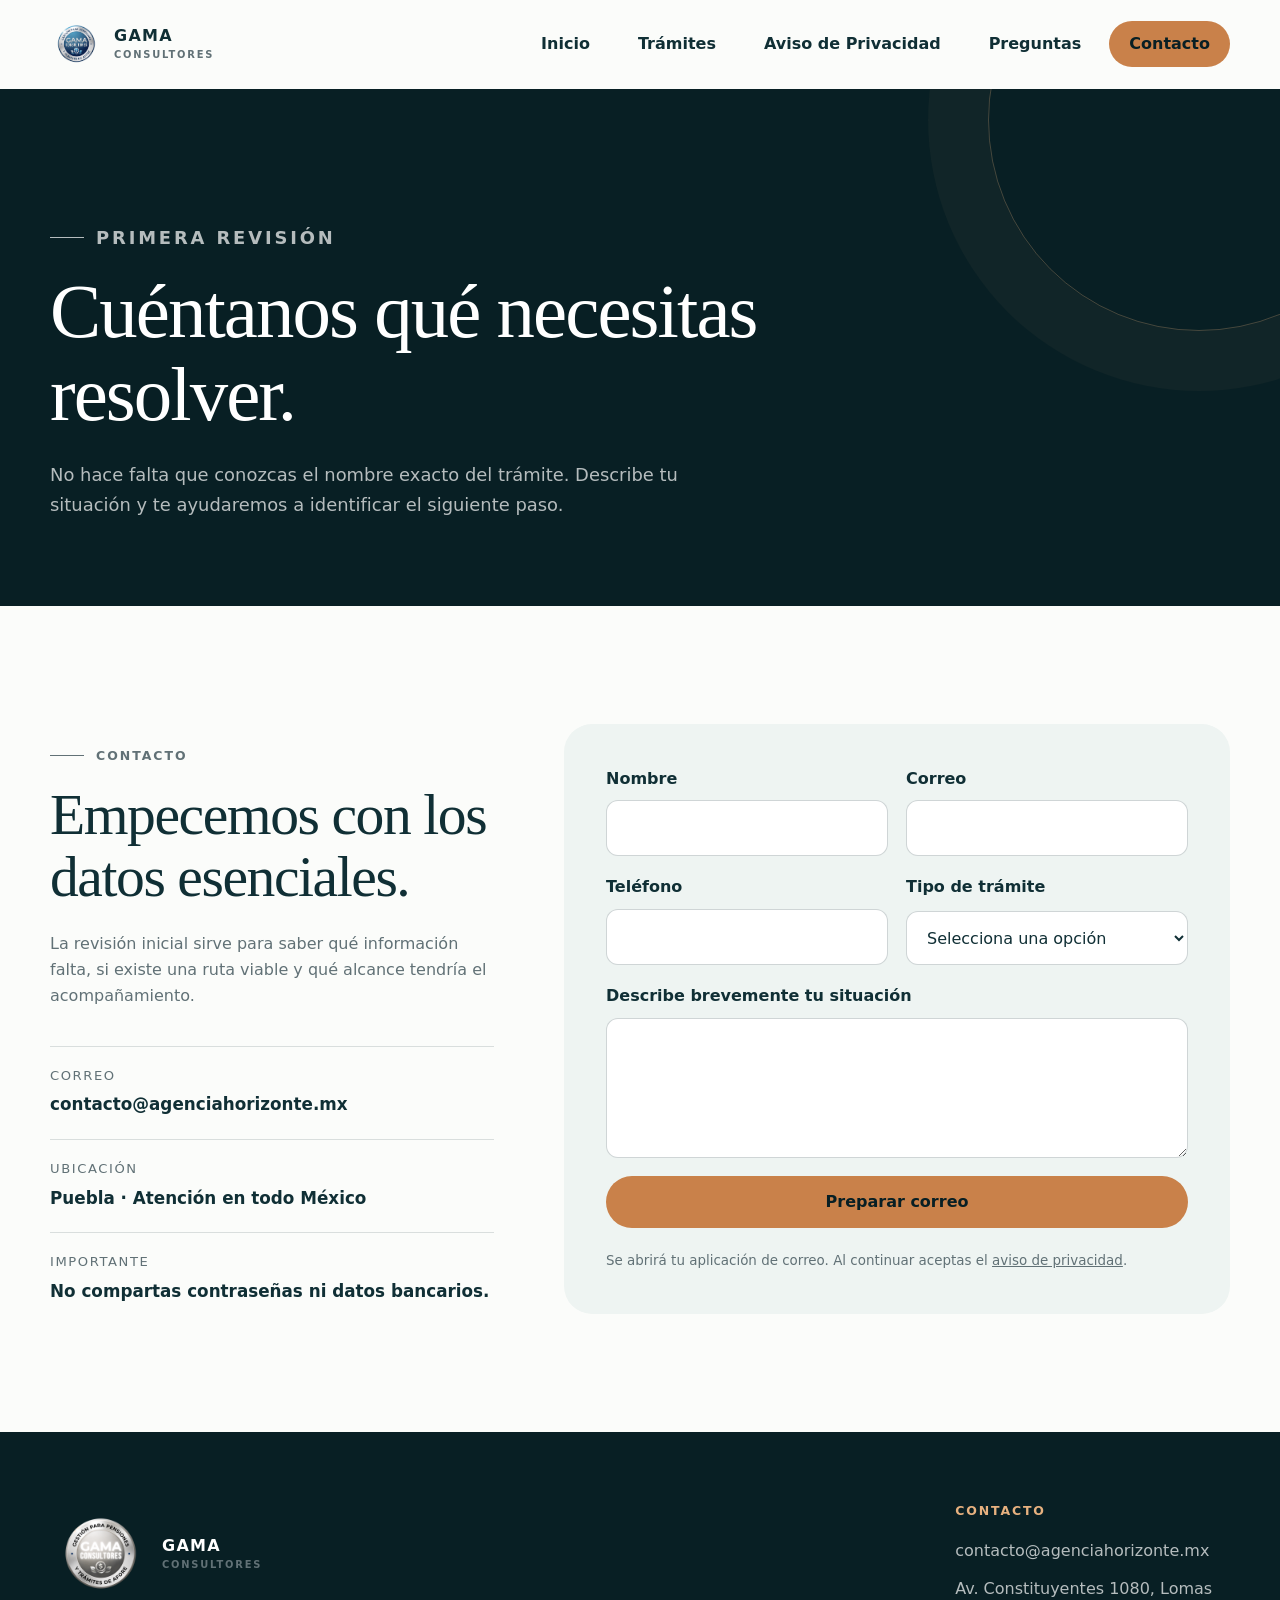
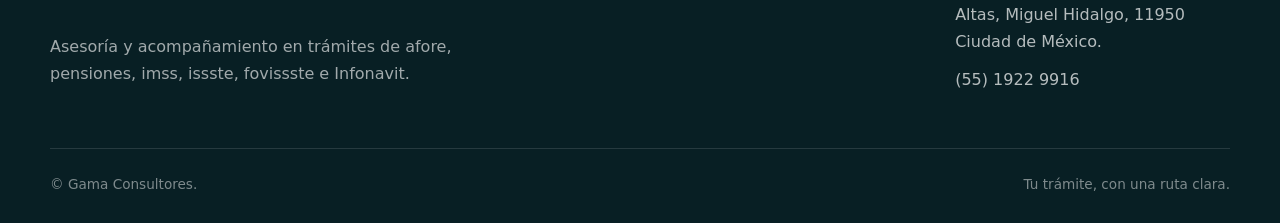
==== contact.html @ 45db5d77 "arkpf2" ====
<!doctype html>
<html lang="es">
	<head>
		<meta charset="utf-8" />
		<meta name="viewport" content="width=device-width, initial-scale=1" />
		<title>Contacto | Gama Consultores</title>
		<meta
			name="description"
			content="Solicita una revisión inicial de tu trámite de afore, pensión o Infonavit."
		/>
		<link
			rel="icon"
			type="image/svg+xml"
			href="assets/imgs/logo/Horizonte-favicon.svg"
		/>
		<link rel="stylesheet" href="assets/css/agencia.css" />
	</head>
	<body>
		<a class="skip-link" href="#contenido">Saltar al contenido</a>
		<header class="site-header">
			<nav class="nav container" aria-label="Navegación principal">
	<a class="brand" href="index.html">
		<img class="brand-logo" src="assets/imgs/logo/GM1.png" alt="Gama Consultores">
		<span class="brand-name">GAMA <small>CONSULTORES</small></span>
	</a>
	<button
		class="menu-toggle"
		type="button"
		aria-label="Abrir menú"
		aria-expanded="false"
	>
		<span></span>
	</button>
	<ul class="nav-links">
					<li><a href="index.html">Inicio</a></li>
					<li><a href="tramites.html">Trámites</a></li>
					<li><a href="privacy.html">Aviso de Privacidad</a></li>
					<li><a href="faq.html">Preguntas</a></li>
					<li><a class="btn" aria-current="page" href="contact.html">Contacto</a></li>
				</ul>
</nav>
		</header>
		<main id="contenido">
			<section class="page-hero">
				<div class="container" data-reveal>
					<p class="eyebrow">Primera revisión</p>
					<h1>Cuéntanos qué necesitas resolver.</h1>
					<p>
						No hace falta que conozcas el nombre exacto del trámite. Describe tu
						situación y te ayudaremos a identificar el siguiente paso.
					</p>
				</div>
			</section>
			<section class="section">
				<div class="container contact-grid">
					<aside class="contact-aside" data-reveal>
						<p class="eyebrow">Contacto</p>
						<h2>Empecemos con los datos esenciales.</h2>
						<p>
							La revisión inicial sirve para saber qué información falta, si
							existe una ruta viable y qué alcance tendría el acompañamiento.
						</p>
						<div class="contact-list">
							<div class="contact-item">
								<span>Correo</span
								><strong
									><a href="mailto:contacto@agenciahorizonte.mx"
										>contacto@agenciahorizonte.mx</a
									></strong
								>
							</div>
							<div class="contact-item">
								<span>Ubicación</span
								><strong>Puebla · Atención en todo México</strong>
							</div>
							<div class="contact-item">
								<span>Importante</span
								><strong>No compartas contraseñas ni datos bancarios.</strong>
							</div>
						</div>
					</aside>
					<form
						class="form-card"
						id="contacto-agencia"
						data-email="contacto@agenciahorizonte.mx"
						data-reveal
					>
						<div class="form-grid">
							<div class="field">
								<label for="nombre">Nombre</label
								><input
									id="nombre"
									name="nombre"
									autocomplete="name"
									required
								/>
							</div>
							<div class="field">
								<label for="correo">Correo</label
								><input
									id="correo"
									name="correo"
									type="email"
									autocomplete="email"
									required
								/>
							</div>
							<div class="field">
								<label for="telefono">Teléfono</label
								><input
									id="telefono"
									name="telefono"
									type="tel"
									autocomplete="tel"
								/>
							</div>
							<div class="field">
								<label for="interes">Tipo de trámite</label
								><select id="interes" name="interes" required>
									<option value="">Selecciona una opción</option>
									<option>Retiro de afore</option>
									<option>Pensión</option>
									<option>Infonavit o vivienda</option>
									<option>Corrección de datos</option>
									<option>No estoy seguro</option>
								</select>
							</div>
							<div class="field full">
								<label for="mensaje">Describe brevemente tu situación</label
								><textarea id="mensaje" name="mensaje" required></textarea>
							</div>
							<div class="field full">
								<button class="btn" type="submit">Preparar correo</button>
								<p class="form-note">
									Se abrirá tu aplicación de correo. Al continuar aceptas el
									<a href="privacy.html"><u>aviso de privacidad</u></a
									>.
								</p>
							</div>
						</div>
					</form>
				</div>
			</section>
		</main>
		<footer class="site-footer">
			<div class="container footer-grid">
				<div class="footer-brand">
					<a class="brand" href="index.html">
            <img src="assets/imgs/logo/GM2.png" alt="" style="width: 100px;">
            <span class="brand-name">GAMA<small>CONSULTORES</small></span></a
					>
					<p>
						Asesoría y acompañamiento en trámites de afore, pensiones, imss, issste, fovissste e Infonavit.
					</p>
				</div>
				<div class="footer-col">
					<!-- <h3>Servicios</h3>
					<ul>
						<li><a href="tramites.html">Trámites afore</a></li>
						<li><a href="tramites.html">Pensiones</a></li>
						<li><a href="tramites.html">Infonavit</a></li>
						<li><a href="faq.html">Preguntas frecuentes</a></li>
					</ul> -->
				</div>
				<div class="footer-col">
					<h3>Contacto</h3>
					<ul>
						<li>
							<a href="mailto:contacto@agenciahorizonte.mx"
								>contacto@agenciahorizonte.mx</a
							>
						</li>
						<li>Av. Constituyentes 1080, Lomas Altas, Miguel Hidalgo, 11950 Ciudad de México.</li>
						<li><a>(55) 1922 9916</a></li>
					</ul>
				</div>
			</div>
			<div class="container footer-bottom">
				<span>© Gama Consultores.</span
				><span>Tu trámite, con una ruta clara.</span>
			</div>
		</footer>
		<script src="assets/js/agencia.js"></script>
	</body>
</html>
---- assets/css/agencia.css ----
:root {
	--ink: #102f35;
	--ink-2: #17444a;
	--deep: #081f24;
	--copper: #c9814a;
	--copper-light: #e7b17f;
	--mist: #eef4f2;
	--paper: #fbfcfa;
	--white: #ffffff;
	--muted: #617176;
	--line: rgba(16, 47, 53, 0.14);
	--shadow: 0 24px 60px rgba(8, 31, 36, 0.12);
	--radius: 28px;
}

* {
	box-sizing: border-box;
}
html {
	scroll-behavior: smooth;
}
body {
	margin: 0;
	color: var(--ink);
	background: var(--paper);
	font-family:
		Inter,
		ui-sans-serif,
		system-ui,
		-apple-system,
		BlinkMacSystemFont,
		"Segoe UI",
		sans-serif;
	font-size: 16px;
	line-height: 1.65;
	-webkit-font-smoothing: antialiased;
}
body.menu-open {
	overflow: hidden;
}
a {
	color: inherit;
	text-decoration: none;
}
img {
	display: block;
	max-width: 100%;
}
button,
input,
textarea,
select {
	font: inherit;
}
button {
	color: inherit;
}
.container {
	width: min(1180px, calc(100% - 40px));
	margin-inline: auto;
}
.skip-link {
	position: fixed;
	left: 16px;
	top: -80px;
	z-index: 200;
	padding: 10px 16px;
	background: var(--white);
	border-radius: 10px;
}
.skip-link:focus {
	top: 16px;
}

.site-header {
	position: sticky;
	top: 0;
	z-index: 100;
	background: rgba(251, 252, 250, 0.9);
	border-bottom: 1px solid transparent;
	backdrop-filter: blur(18px);
	transition:
		border-color 0.25s,
		box-shadow 0.25s;
}
.site-header.is-scrolled {
	border-color: var(--line);
	box-shadow: 0 8px 28px rgba(8, 31, 36, 0.06);
}
.nav {
	min-height: 88px;
	display: flex;
	align-items: center;
	justify-content: space-between;
	gap: 28px;
}

.brand {
	display: inline-flex;
	align-items: center;
	gap: 12px;
	min-width: 0;
	font-weight: 800;
	letter-spacing: 0.08em;
}
.brand-logo {
	height: 52px;
	width: auto;
	max-width: none;
	object-fit: contain;
	flex-shrink: 0;
}
.brand-name {
	line-height: 1;
}
.brand-name small {
	display: block;
	margin-top: 6px;
	color: var(--muted);
	font-size: 0.62rem;
	font-weight: 700;
	letter-spacing: 0.18em;
}
.menu-toggle {
	flex-shrink: 0;
}

@media (max-width: 620px) {
	.brand {
		gap: 10px;
	}
	.brand-logo {
		height: 40px;
	}
	.brand-name small {
		letter-spacing: 0.12em;
	}
}

.nav-links {
	display: flex;
	align-items: center;
	gap: 30px;
	list-style: none;
	margin: 0;
	padding: 0;
	font-weight: 650;
}
.nav-links a {
	position: relative;
}
.nav-links a:not(.btn)::after {
	content: "";
	position: absolute;
	left: 0;
	bottom: -7px;
	width: 100%;
	height: 2px;
	background: var(--copper);
	transform: scaleX(0);
	transform-origin: right;
	transition: transform 0.25s;
}
.nav-links a:hover::after,
.nav-links a[aria-current="page"]::after {
	transform: scaleX(1);
	transform-origin: left;
}
.menu-toggle {
	display: none;
	width: 46px;
	height: 46px;
	border: 1px solid var(--line);
	border-radius: 50%;
	background: var(--white);
	cursor: pointer;
}
.menu-toggle span,
.menu-toggle span::before,
.menu-toggle span::after {
	display: block;
	width: 20px;
	height: 2px;
	margin: auto;
	background: var(--ink);
	content: "";
	transition: 0.25s;
}
.menu-toggle span {
	position: relative;
}
.menu-toggle span::before {
	position: absolute;
	top: -6px;
}
.menu-toggle span::after {
	position: absolute;
	top: 6px;
}

.btn {
	display: inline-flex;
	min-height: 50px;
	align-items: center;
	justify-content: center;
	gap: 10px;
	padding: 12px 23px;
	border: 1px solid transparent;
	border-radius: 999px;
	background: var(--copper);
	color: var(--deep);
	font-weight: 800;
	cursor: pointer;
	transition:
		transform 0.2s,
		background 0.2s,
		color 0.2s,
		box-shadow 0.2s;
}
.btn:hover {
	transform: translateY(-2px);
	background: var(--ink);
	color: var(--white);
	box-shadow: 0 12px 30px rgba(8, 31, 36, 0.18);
}
.btn-outline {
	border-color: rgba(255, 255, 255, 0.5);
	background: transparent;
	color: var(--white);
}
.btn-outline:hover {
	background: var(--white);
	color: var(--deep);
}

.eyebrow {
	display: flex;
	align-items: center;
	gap: 12px;
	margin: 0 0 18px;
	color: var(--copper);
	font-size: 0.78rem;
	font-weight: 850;
	letter-spacing: 0.16em;
	text-transform: uppercase;
}
.eyebrow::before {
	content: "";
	width: 34px;
	height: 1px;
	background: currentColor;
}
h1,
h2,
h3 {
	margin: 0;
	font-family: Georgia, "Times New Roman", serif;
	font-weight: 500;
	line-height: 1.08;
	letter-spacing: -0.025em;
}
h1 {
	font-size: clamp(3.2rem, 7vw, 6.8rem);
}
h2 {
	font-size: clamp(2.35rem, 4.5vw, 4.7rem);
}
h3 {
	font-size: 1.55rem;
}
p {
	margin: 0;
}
.lead {
	max-width: 680px;
	color: rgba(255, 255, 255, 0.78);
	font-size: clamp(1.06rem, 1.6vw, 1.25rem);
}
.section {
	padding: 118px 0;
}
.section-soft {
	background: var(--mist);
}
.section-dark {
	background: var(--deep);
	color: var(--white);
}
.section-head {
	display: grid;
	grid-template-columns: 1.35fr 0.65fr;
	align-items: end;
	gap: 40px;
	margin-bottom: 58px;
}
.section-head > p {
	color: var(--muted);
}

.hero {
	position: relative;
	min-height: 760px;
	display: grid;
	align-items: end;
	overflow: hidden;
	color: var(--white);
	background: var(--deep);
}
.hero::before {
	content: "";
	position: absolute;
	inset: 0;
	background:
		linear-gradient(
			90deg,
			rgba(8, 31, 36, 0.95) 0%,
			rgba(8, 31, 36, 0.75) 48%,
			rgba(8, 31, 36, 0.2) 100%
		),
		url("../imgs/hero/bannerDesk.jpg") center/cover;
}
.hero::after {
	content: "";
	position: absolute;
	width: 460px;
	height: 460px;
	right: -180px;
	top: 100px;
	border: 1px solid rgba(231, 177, 127, 0.35);
	border-radius: 50%;
	box-shadow:
		0 0 0 62px rgba(231, 177, 127, 0.05),
		0 0 0 124px rgba(231, 177, 127, 0.04);
}
.hero-content {
	position: relative;
	z-index: 1;
	max-width: 900px;
	padding: 150px 0 95px;
}
.hero h1 span {
	color: var(--copper-light);
	font-style: italic;
}
.hero-actions {
	display: flex;
	flex-wrap: wrap;
	gap: 14px;
	margin-top: 38px;
}
.hero-proof {
	display: flex;
	flex-direction: column;
	gap: 14px;
	margin-top: 62px;
	list-style: none;
	padding: 0;
	color: rgba(255, 255, 255, 0.72);
	font-size: 0.92rem;
}
.hero-proof li {
	display: inline-flex;
	align-items: center;
	gap: 9px;
}
.hero-proof li::before {
	content: "";
	width: 7px;
	height: 7px;
	background: var(--copper-light);
	border-radius: 50%;
	flex-shrink: 0;
}

.metrics {
	margin-top: -54px;
	position: relative;
	z-index: 2;
}
.metrics-grid {
	display: grid;
	grid-template-columns: repeat(4, 1fr);
	border-radius: var(--radius);
	overflow: hidden;
	background: var(--white);
	box-shadow: var(--shadow);
}
.metric {
	padding: 32px;
	border-right: 1px solid var(--line);
}
.metric:last-child {
	border: 0;
}
.metric strong {
	display: block;
	color: var(--copper);
	font:
		500 2.4rem/1 Georgia,
		serif;
}
.metric span {
	display: block;
	margin-top: 10px;
	color: var(--muted);
	font-size: 0.92rem;
}

.services {
	display: grid;
	grid-template-columns: repeat(2, 1fr);
	gap: 18px;
	counter-reset: services;
}
.service-card {
	min-height: 340px;
	padding: 42px;
	border: 1px solid var(--line);
	border-radius: var(--radius);
	background: var(--white);
	position: relative;
	overflow: hidden;
	transition:
		transform 0.25s,
		box-shadow 0.25s;
	counter-increment: services;
}
.service-card::before {
	content: "0" counter(services);
	position: absolute;
	right: 30px;
	top: 22px;
	color: rgba(16, 47, 53, 0.09);
	font:
		500 5rem/1 Georgia,
		serif;
}
.service-card:hover {
	transform: translateY(-7px);
	box-shadow: var(--shadow);
}
.service-card:nth-child(2),
.service-card:nth-child(4) {
	background: var(--mist);
}
.service-icon {
	width: 54px;
	height: 54px;
	display: grid;
	place-items: center;
	margin-bottom: 68px;
	border-radius: 18px;
	background: var(--mist);
	color: var(--copper);
	font-size: 1.45rem;
}
.service-card p {
	margin-top: 16px;
	color: var(--muted);
}
.text-link {
	display: inline-flex;
	align-items: center;
	gap: 10px;
	margin-top: 24px;
	color: var(--ink);
	font-weight: 800;
}
.text-link::after {
	content: "↗";
	color: var(--copper);
}

.split {
	display: grid;
	grid-template-columns: 1fr 1fr;
	gap: 78px;
	align-items: center;
}
.image-frame {
	position: relative;
	border-radius: var(--radius);
	overflow: hidden;
	box-shadow: var(--shadow);
}
.image-frame img {
	width: 100%;
	aspect-ratio: 4/4.5;
	object-fit: cover;
}
.image-frame::after {
	content: "";
	position: absolute;
	inset: 18px;
	border: 1px solid rgba(255, 255, 255, 0.35);
	border-radius: 18px;
	pointer-events: none;
}
.copy p {
	margin-top: 24px;
	color: var(--muted);
}
.check-list {
	display: grid;
	gap: 16px;
	list-style: none;
	margin: 30px 0 0;
	padding: 0;
}
.check-list li {
	display: grid;
	grid-template-columns: 30px 1fr;
	align-items: start;
	gap: 12px;
	font-weight: 700;
}
.check-list li::before {
	content: "✓";
	width: 26px;
	height: 26px;
	display: grid;
	place-items: center;
	border-radius: 50%;
	background: var(--copper);
	color: var(--deep);
	font-size: 0.82rem;
}

.process {
	display: grid;
	grid-template-columns: repeat(3, 1fr);
	gap: 48px;
}
.step {
	border-top: 1px solid rgba(255, 255, 255, 0.18);
	padding-top: 26px;
}
.step-number {
	display: block;
	margin-bottom: 46px;
	color: var(--copper-light);
	font:
		italic 500 1.45rem/1 Georgia,
		serif;
}
.step p {
	margin-top: 14px;
	color: rgba(255, 255, 255, 0.65);
}
.quote-grid {
	display: grid;
	grid-template-columns: 1.25fr 0.75fr;
	gap: 18px;
}
.quote-card {
	padding: 42px;
	border-radius: var(--radius);
	background: var(--white);
	box-shadow: 0 10px 38px rgba(8, 31, 36, 0.08);
}
.quote-card blockquote {
	margin: 0;
	font:
		500 1.45rem/1.45 Georgia,
		serif;
}
.quote-card footer {
	margin-top: 28px;
	color: var(--muted);
	font-weight: 700;
}
.quote-accent {
	display: flex;
	flex-direction: column;
	justify-content: space-between;
	background: var(--copper);
	color: var(--deep);
}
.quote-accent strong {
	font:
		500 clamp(2.6rem, 5vw, 4.8rem)/1 Georgia,
		serif;
	overflow-wrap: anywhere;
}

.service-strip {
	display: grid;
	grid-template-columns: 1.2fr 0.8fr;
	gap: 18px;
}
.service-feature {
	min-height: 460px;
	padding: 48px;
	border-radius: var(--radius);
	color: var(--white);
	background:
		linear-gradient(180deg, rgba(8, 31, 36, 0.08), rgba(8, 31, 36, 0.88)),
		url("../imgs/hero/nTramites.jpg") center/cover;
	display: flex;
	flex-direction: column;
	justify-content: flex-end;
}
.service-feature p {
	max-width: 540px;
	margin-top: 18px;
	color: rgba(255, 255, 255, 0.76);
}
.service-stack {
	display: grid;
	gap: 18px;
}
.service-mini {
	padding: 30px;
	border: 1px solid var(--line);
	border-radius: 22px;
	background: var(--white);
}
.service-mini span {
	display: block;
	margin-bottom: 18px;
	color: var(--copper);
	font-size: 0.78rem;
	font-weight: 850;
	letter-spacing: 0.14em;
}
.service-mini p {
	margin-top: 10px;
	color: var(--muted);
}

.trust-band {
	display: grid;
	grid-template-columns: 0.8fr 1.2fr;
	border-radius: var(--radius);
	overflow: hidden;
	box-shadow: var(--shadow);
}
.trust-title {
	padding: 48px;
	background: var(--copper);
	color: var(--deep);
}
.trust-copy {
	padding: 48px;
	background: var(--white);
}
.trust-copy p {
	color: var(--muted);
}
.trust-copy ul {
	margin-top: 24px;
}

.cta {
	padding: 80px 0;
	background: var(--ink);
	color: var(--white);
}
.cta-inner {
	display: flex;
	align-items: center;
	justify-content: space-between;
	gap: 42px;
}
.cta h2 {
	max-width: 800px;
	font-size: clamp(2.2rem, 4.5vw, 4rem);
}

.page-hero {
	padding: 110px 0 86px;
	color: var(--white);
	background: var(--deep);
	position: relative;
	overflow: hidden;
}
.page-hero::after {
	content: "";
	position: absolute;
	width: 420px;
	height: 420px;
	right: -130px;
	top: -180px;
	border: 1px solid rgba(231, 177, 127, 0.28);
	border-radius: 50%;
	box-shadow: 0 0 0 60px rgba(231, 177, 127, 0.04);
}
.page-hero h1 {
	max-width: 900px;
	font-size: clamp(3rem, 6vw, 6rem);
}
.page-hero p {
	max-width: 680px;
	margin-top: 24px;
	color: rgba(255, 255, 255, 0.7);
	font-size: 1.12rem;
}

.blog-grid {
	display: grid;
	grid-template-columns: repeat(3, 1fr);
	gap: 22px;
}
.article-card {
	overflow: hidden;
	border: 1px solid var(--line);
	border-radius: 24px;
	background: var(--white);
	transition:
		transform 0.25s,
		box-shadow 0.25s;
}
.article-card:hover {
	transform: translateY(-6px);
	box-shadow: var(--shadow);
}
.article-card img {
	width: 100%;
	aspect-ratio: 16/10;
	object-fit: cover;
	filter: saturate(0.7);
}
.article-copy {
	padding: 28px;
}
.tag {
	display: inline-block;
	margin-bottom: 14px;
	color: var(--copper);
	font-size: 0.76rem;
	font-weight: 850;
	letter-spacing: 0.12em;
	text-transform: uppercase;
}
.article-card p {
	margin-top: 14px;
	color: var(--muted);
}

.faq-list {
	display: grid;
	gap: 12px;
	max-width: 900px;
	margin: auto;
}
.faq-list details {
	border: 1px solid var(--line);
	border-radius: 18px;
	background: var(--white);
	overflow: hidden;
}
.faq-list summary {
	display: flex;
	align-items: center;
	justify-content: space-between;
	gap: 20px;
	padding: 24px 28px;
	font:
		500 1.2rem/1.35 Georgia,
		serif;
	cursor: pointer;
	list-style: none;
}
.faq-list summary::-webkit-details-marker {
	display: none;
}
.faq-list summary::after {
	content: "+";
	color: var(--copper);
	font: 400 1.7rem/1 sans-serif;
}
.faq-list details[open] summary::after {
	content: "−";
}
.faq-answer {
	padding: 0 28px 26px;
	color: var(--muted);
}

.contact-grid {
	display: grid;
	grid-template-columns: 0.8fr 1.2fr;
	gap: 70px;
	align-items: start;
}
.contact-aside {
	position: sticky;
	top: 120px;
}
.contact-aside p {
	margin-top: 22px;
	color: var(--muted);
}
.contact-list {
	display: grid;
	gap: 20px;
	margin-top: 36px;
}
.contact-item {
	padding-top: 18px;
	border-top: 1px solid var(--line);
}
.contact-item span {
	display: block;
	color: var(--muted);
	font-size: 0.82rem;
	text-transform: uppercase;
	letter-spacing: 0.12em;
}
.contact-item strong {
	display: block;
	margin-top: 5px;
	font-size: 1.05rem;
}
.form-card {
	padding: 42px;
	border-radius: var(--radius);
	background: var(--mist);
}
.form-grid {
	display: grid;
	grid-template-columns: 1fr 1fr;
	gap: 18px;
}
.field {
	display: grid;
	gap: 8px;
}
.field.full {
	grid-column: 1 / -1;
}
.field label {
	font-weight: 750;
}
.field input,
.field textarea,
.field select {
	width: 100%;
	padding: 14px 16px;
	border: 1px solid rgba(16, 47, 53, 0.2);
	border-radius: 12px;
	background: var(--white);
	color: var(--ink);
	outline: none;
}
.field input:focus,
.field textarea:focus,
.field select:focus {
	border-color: var(--copper);
	box-shadow: 0 0 0 3px rgba(201, 129, 74, 0.14);
}
.field textarea {
	min-height: 140px;
	resize: vertical;
}
.form-note {
	margin-top: 14px;
	color: var(--muted);
	font-size: 0.84rem;
}

.legal {
	max-width: 850px;
	margin: auto;
}
.legal h2 {
	margin: 54px 0 18px;
	font-size: 2rem;
}
.legal h3 {
	margin: 34px 0 12px;
	font-size: 1.3rem;
}
.legal p,
.legal li {
	color: var(--muted);
}
.legal ul {
	padding-left: 20px;
}

.site-footer {
	padding: 72px 0 28px;
	background: var(--deep);
	color: var(--white);
}
.footer-grid {
	display: grid;
	grid-template-columns: 1.3fr 0.7fr 0.7fr;
	gap: 60px;
	padding-bottom: 54px;
}
.footer-brand p {
	max-width: 430px;
	margin-top: 22px;
	color: rgba(255, 255, 255, 0.62);
}
.footer-col h3 {
	font-family: inherit;
	font-size: 0.78rem;
	font-weight: 850;
	letter-spacing: 0.15em;
	text-transform: uppercase;
	color: var(--copper-light);
}
.footer-col ul {
	display: grid;
	gap: 12px;
	list-style: none;
	margin: 20px 0 0;
	padding: 0;
	color: rgba(255, 255, 255, 0.7);
}
.footer-bottom {
	display: flex;
	justify-content: space-between;
	gap: 20px;
	padding-top: 24px;
	border-top: 1px solid rgba(255, 255, 255, 0.12);
	color: rgba(255, 255, 255, 0.48);
	font-size: 0.85rem;
}

[data-reveal] {
	opacity: 0;
	transform: translateY(24px);
	transition:
		opacity 0.7s ease,
		transform 0.7s ease;
}
[data-reveal].is-visible {
	opacity: 1;
	transform: none;
}

@media (max-width: 920px) {
	.menu-toggle {
		display: grid;
		place-items: center;
	}
	.nav-links {
		position: fixed;
		inset: 88px 0 auto;
		display: grid;
		gap: 0;
		padding: 18px 20px 28px;
		background: var(--paper);
		border-bottom: 1px solid var(--line);
		transform: translateY(-140%);
		transition: transform 0.3s;
	}
	.nav-links.is-open {
		transform: translateY(0);
	}
	.nav-links li {
		border-bottom: 1px solid var(--line);
	}
	.nav-links li:last-child {
		border: 0;
		padding-top: 18px;
	}
	.nav-links a {
		display: block;
		padding: 15px 4px;
	}
	.nav-links .btn {
		display: inline-flex;
	}
	.hero {
		min-height: 700px;
	}
	.section-head,
	.split,
	.contact-grid,
	.quote-grid,
	.service-strip,
	.trust-band {
		grid-template-columns: 1fr;
	}
	.services,
	.blog-grid {
		grid-template-columns: repeat(2, 1fr);
	}
	.metrics-grid {
		grid-template-columns: 1fr 1fr;
	}
	.metric:nth-child(2) {
		border-right: 0;
	}
	.metric:nth-child(-n + 2) {
		border-bottom: 1px solid var(--line);
	}
	.contact-aside {
		position: static;
	}
	.footer-grid {
		grid-template-columns: 1fr 1fr;
	}
	.footer-brand {
		grid-column: 1 / -1;
	}
}

@media (max-width: 620px) {
	.container {
		width: min(100% - 28px, 1180px);
	}
	.nav {
		min-height: 76px;
	}
	.nav-links {
		inset: 76px 0 auto;
	}
	.brand-name {
		font-size: 0.9rem;
	}
	.hero {
		min-height: 680px;
	}
	.hero-content {
		padding: 120px 0 74px;
	}
	.hero-actions .btn {
		width: 100%;
	}
	.hero-proof {
		gap: 12px 20px;
		margin-top: 42px;
	}
	.metrics {
		margin-top: 0;
	}
	.metrics .container {
		width: 100%;
	}
	.metrics-grid {
		border-radius: 0;
	}
	.metric {
		padding: 24px 18px;
	}
	.metric strong {
		font-size: 1.9rem;
	}
	.section {
		padding: 82px 0;
	}
	.section-head {
		gap: 22px;
		margin-bottom: 38px;
	}
	.services,
	.blog-grid,
	.process,
	.form-grid {
		grid-template-columns: 1fr;
	}
	.service-card {
		min-height: auto;
		padding: 30px;
	}
	.service-icon {
		margin-bottom: 44px;
	}
	.image-frame img {
		aspect-ratio: 1/1.1;
	}
	.field.full {
		grid-column: auto;
	}
	.form-card,
	.quote-card {
		padding: 28px;
	}
	.cta-inner {
		align-items: flex-start;
		flex-direction: column;
	}
	.footer-grid {
		grid-template-columns: 1fr;
	}
	.footer-brand {
		grid-column: auto;
	}
	.footer-bottom {
		flex-direction: column;
	}
}

@media (prefers-reduced-motion: reduce) {
	html {
		scroll-behavior: auto;
	}
	*,
	*::before,
	*::after {
		animation-duration: 0.01ms !important;
		transition-duration: 0.01ms !important;
	}
	[data-reveal] {
		opacity: 1;
		transform: none;
	}
}

/* Menú: todos los enlaces (incluido Contacto) con el mismo comportamiento */
.nav-links {
	gap: 8px;
}
.nav-links a,
.nav-links a.btn {
	min-height: auto;
	padding: 10px 20px;
	border: 0;
	border-radius: 999px;
	background: transparent;
	color: var(--ink);
	font-weight: 650;
	box-shadow: none;
	transform: none;
	transition:
		background 0.2s,
		color 0.2s;
}
.nav-links a::after {
	content: none;
}
.nav-links a:hover,
.nav-links a.btn:hover {
	background: rgba(201, 129, 74, 0.18);
	color: var(--ink);
	transform: none;
	box-shadow: none;
}
.nav-links a[aria-current="page"],
.nav-links a.btn[aria-current="page"] {
	background: var(--copper);
	color: var(--deep);
}

@media (max-width: 920px) {
	.nav-links {
		gap: 0;
	}
	.nav-links li {
		padding: 4px 0;
	}
	.nav-links li:last-child {
		padding-top: 4px;
	}
	.nav-links a,
	.nav-links a.btn {
		display: block;
		padding: 15px 18px;
		border-radius: 14px;
	}
}

/* ===== Testimonios: carrusel lento, 2 a la vez ===== */
.testimonial-carousel {
	margin-top: 10px;
}
.testimonial-viewport {
	overflow: hidden;
	padding: 24px 4px 36px;
	margin: -24px -4px -36px;
}
.testimonial-track {
	display: flex;
	gap: 24px;
	transition: transform 0.9s cubic-bezier(0.22, 0.7, 0.2, 1);
	will-change: transform;
}
.testimonial-card {
	position: relative;
	flex: 0 0 calc((100% - 24px) / 2);
	display: flex;
	flex-direction: column;
	justify-content: space-between;
	min-height: 290px;
	padding: 46px 44px 38px;
	border: 1px solid var(--line);
	border-radius: var(--radius);
	background: var(--white);
	box-shadow: 0 14px 40px rgba(8, 31, 36, 0.07);
	overflow: hidden;
	opacity: 0.55;
	transform: scale(0.97);
	transition:
		opacity 0.6s,
		transform 0.6s;
}
.testimonial-card.is-active {
	opacity: 1;
	transform: none;
}
.testimonial-card::before {
	content: "“";
	position: absolute;
	top: 6px;
	left: 30px;
	color: var(--copper);
	opacity: 0.28;
	font: 400 8rem/1 Georgia, serif;
	pointer-events: none;
}
.testimonial-card::after {
	content: "";
	position: absolute;
	left: 0;
	top: 0;
	width: 100%;
	height: 4px;
	background: linear-gradient(90deg, var(--copper), var(--copper-light));
}
.testimonial-card blockquote {
	position: relative;
	margin: 26px 0 0;
	color: var(--ink);
	font: 500 1.3rem/1.55 Georgia, serif;
}
.testimonial-card footer {
	display: flex;
	align-items: center;
	gap: 12px;
	margin-top: 30px;
	padding-top: 20px;
	border-top: 1px solid var(--line);
	color: var(--muted);
	font-size: 0.88rem;
	font-weight: 700;
	letter-spacing: 0.04em;
}
.testimonial-card footer::before {
	content: "";
	width: 10px;
	height: 10px;
	border-radius: 50%;
	background: var(--copper);
	box-shadow: 0 0 0 5px rgba(201, 129, 74, 0.18);
	flex-shrink: 0;
}

.testimonial-controls {
	display: flex;
	align-items: center;
	justify-content: center;
	gap: 22px;
	margin-top: 44px;
}
.t-btn {
	width: 48px;
	height: 48px;
	border: 1px solid var(--line);
	border-radius: 50%;
	background: var(--white);
	color: var(--ink);
	font-size: 1.1rem;
	cursor: pointer;
	transition:
		background 0.2s,
		color 0.2s,
		transform 0.2s;
}
.t-btn:hover {
	background: var(--ink);
	color: var(--white);
	transform: translateY(-2px);
}
.t-dots {
	display: flex;
	align-items: center;
	gap: 8px;
}
.t-dot {
	width: 9px;
	height: 9px;
	padding: 0;
	border: 0;
	border-radius: 999px;
	background: rgba(16, 47, 53, 0.22);
	cursor: pointer;
	transition:
		width 0.35s,
		background 0.35s;
}
.t-dot.is-active {
	width: 30px;
	background: var(--copper);
}

@media (max-width: 760px) {
	.testimonial-card {
		flex-basis: 100%;
		min-height: 260px;
		padding: 40px 28px 30px;
	}
	.testimonial-card blockquote {
		font-size: 1.15rem;
	}
	.t-dots {
		display: none;
	}
	.testimonial-controls {
		gap: 14px;
	}
}

@media (prefers-reduced-motion: reduce) {
	.testimonial-track,
	.testimonial-card {
		transition: none;
	}
}
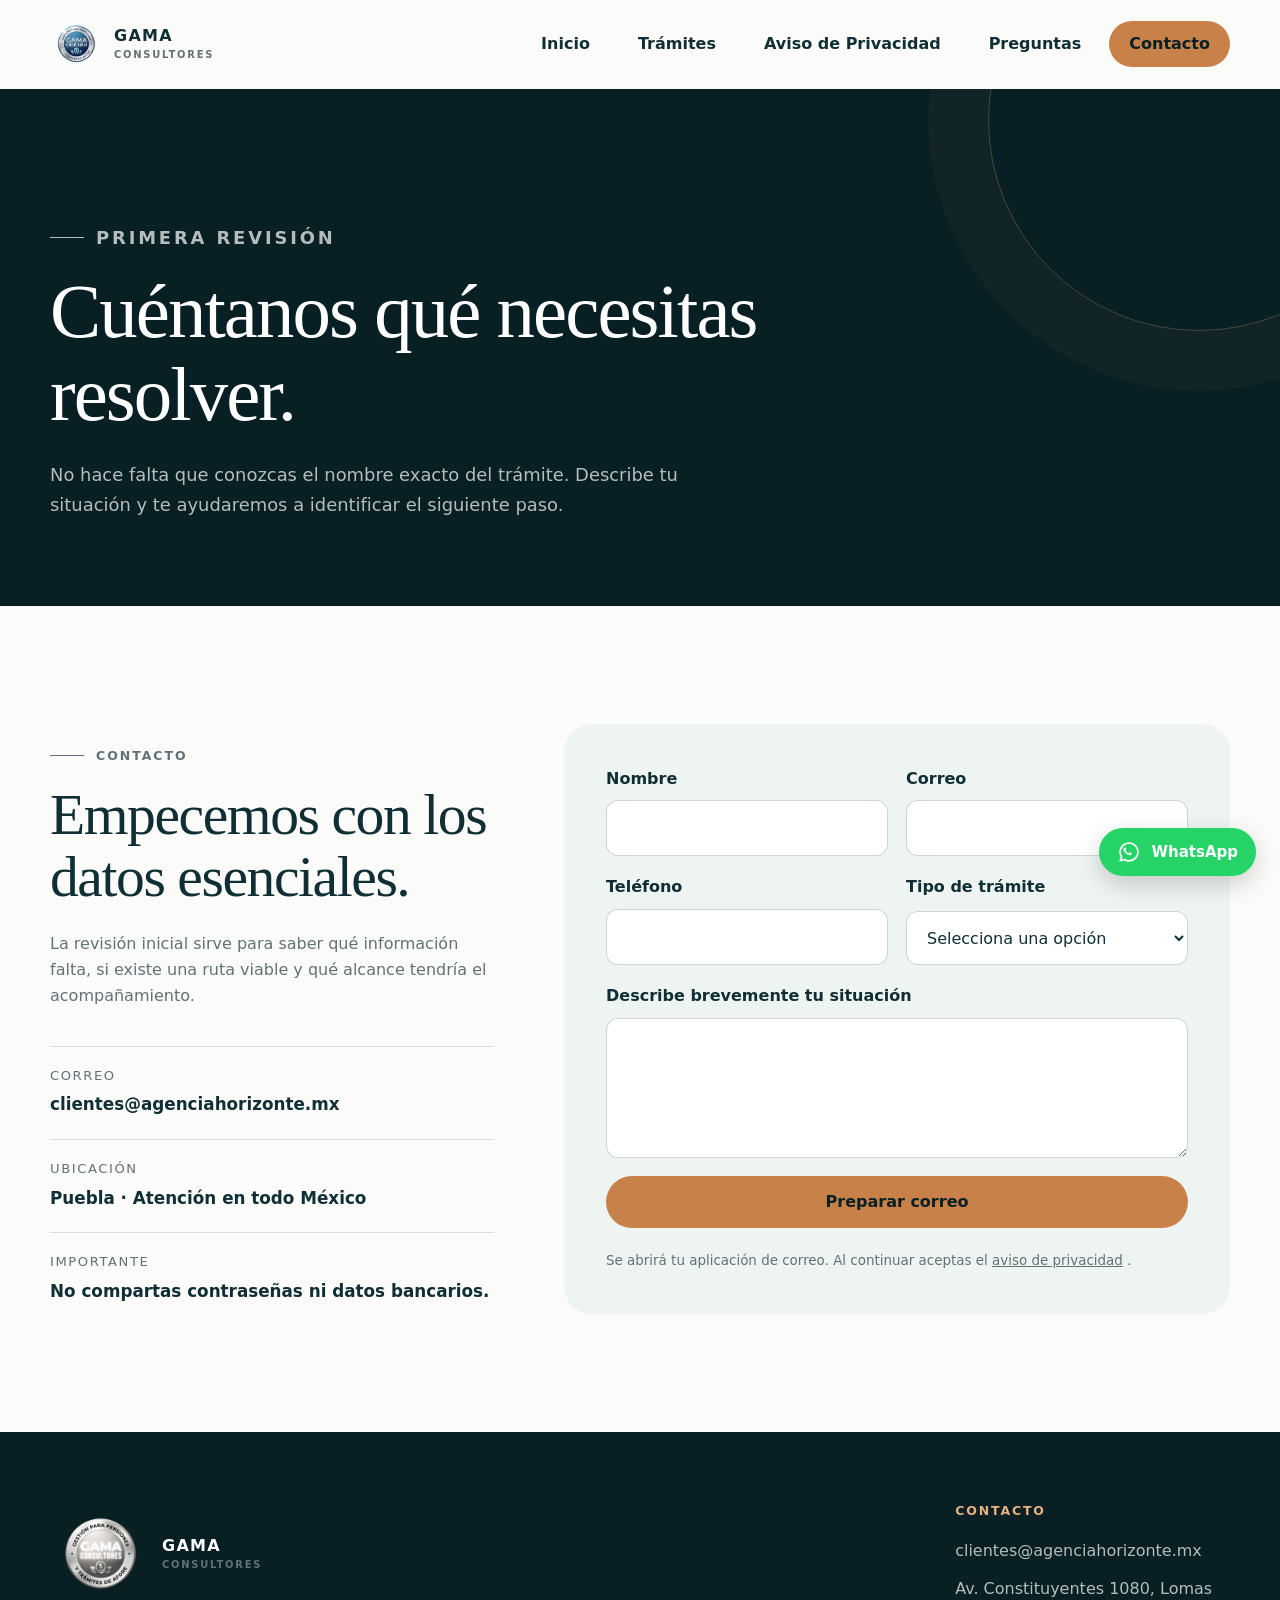
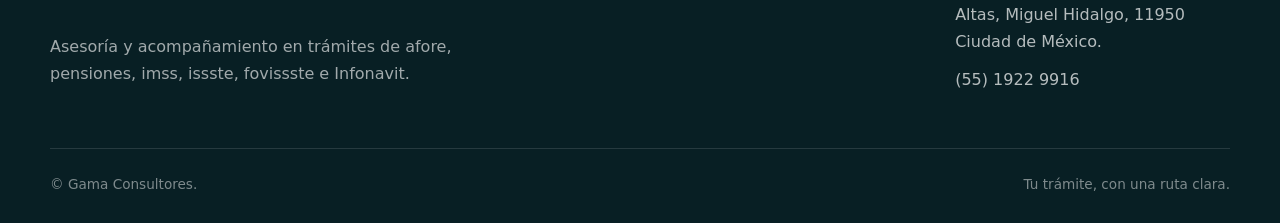
==== commit 4a5f3bd1: "arkpf2333" ====
--- a/contact.html
+++ b/contact.html
@@ -4,100 +4,194 @@
 		<meta charset="utf-8" />
 		<meta name="viewport" content="width=device-width, initial-scale=1" />
 		<title>Contacto | Gama Consultores</title>
+
 		<meta
 			name="description"
 			content="Solicita una revisión inicial de tu trámite de afore, pensión o Infonavit."
 		/>
+
 		<link
 			rel="icon"
 			type="image/svg+xml"
 			href="assets/imgs/logo/Horizonte-favicon.svg"
 		/>
+
 		<link rel="stylesheet" href="assets/css/agencia.css" />
+
+		<style>
+			.whatsapp-float {
+				position: fixed;
+				right: 24px;
+				bottom: 24px;
+				z-index: 999;
+				display: flex;
+				align-items: center;
+				gap: 10px;
+				padding: 12px 18px;
+				border-radius: 999px;
+				background: #25d366;
+				color: #ffffff;
+				text-decoration: none;
+				font-weight: 700;
+				font-size: 15px;
+				line-height: 1;
+				box-shadow: 0 8px 25px rgba(0, 0, 0, 0.18);
+				transition:
+					transform 0.25s ease,
+					box-shadow 0.25s ease,
+					background 0.25s ease;
+			}
+
+			.whatsapp-float:hover {
+				background: #1ebe5d;
+				transform: translateY(-3px);
+				box-shadow: 0 12px 30px rgba(0, 0, 0, 0.24);
+			}
+
+			.whatsapp-float:focus-visible {
+				outline: 3px solid rgba(37, 211, 102, 0.35);
+				outline-offset: 4px;
+			}
+
+			.whatsapp-float svg {
+				width: 24px;
+				height: 24px;
+				flex-shrink: 0;
+				fill: currentColor;
+			}
+
+			@media (max-width: 600px) {
+				.whatsapp-float {
+					right: 16px;
+					bottom: 16px;
+					width: 56px;
+					height: 56px;
+					padding: 0;
+					justify-content: center;
+				}
+
+				.whatsapp-float span {
+					display: none;
+				}
+
+				.whatsapp-float svg {
+					width: 28px;
+					height: 28px;
+				}
+			}
+		</style>
 	</head>
+
 	<body>
 		<a class="skip-link" href="#contenido">Saltar al contenido</a>
+
 		<header class="site-header">
 			<nav class="nav container" aria-label="Navegación principal">
-	<a class="brand" href="index.html">
-		<img class="brand-logo" src="assets/imgs/logo/GM1.png" alt="Gama Consultores">
-		<span class="brand-name">GAMA <small>CONSULTORES</small></span>
-	</a>
-	<button
-		class="menu-toggle"
-		type="button"
-		aria-label="Abrir menú"
-		aria-expanded="false"
-	>
-		<span></span>
-	</button>
-	<ul class="nav-links">
+				<a class="brand" href="index.html">
+					<img
+						class="brand-logo"
+						src="assets/imgs/logo/GM1.png"
+						alt="Gama Consultores"
+					/>
+					<span class="brand-name">
+						GAMA
+						<small>CONSULTORES</small>
+					</span>
+				</a>
+
+				<button
+					class="menu-toggle"
+					type="button"
+					aria-label="Abrir menú"
+					aria-expanded="false"
+				>
+					<span></span>
+				</button>
+
+				<ul class="nav-links">
 					<li><a href="index.html">Inicio</a></li>
 					<li><a href="tramites.html">Trámites</a></li>
 					<li><a href="privacy.html">Aviso de Privacidad</a></li>
 					<li><a href="faq.html">Preguntas</a></li>
-					<li><a class="btn" aria-current="page" href="contact.html">Contacto</a></li>
+					<li>
+						<a class="btn" aria-current="page" href="contact.html">
+							Contacto
+						</a>
+					</li>
 				</ul>
-</nav>
+			</nav>
 		</header>
+
 		<main id="contenido">
 			<section class="page-hero">
 				<div class="container" data-reveal>
 					<p class="eyebrow">Primera revisión</p>
+
 					<h1>Cuéntanos qué necesitas resolver.</h1>
+
 					<p>
-						No hace falta que conozcas el nombre exacto del trámite. Describe tu
-						situación y te ayudaremos a identificar el siguiente paso.
+						No hace falta que conozcas el nombre exacto del trámite.
+						Describe tu situación y te ayudaremos a identificar el siguiente paso.
 					</p>
 				</div>
 			</section>
+
 			<section class="section">
 				<div class="container contact-grid">
 					<aside class="contact-aside" data-reveal>
 						<p class="eyebrow">Contacto</p>
+
 						<h2>Empecemos con los datos esenciales.</h2>
+
 						<p>
-							La revisión inicial sirve para saber qué información falta, si
-							existe una ruta viable y qué alcance tendría el acompañamiento.
+							La revisión inicial sirve para saber qué información falta,
+							si existe una ruta viable y qué alcance tendría el acompañamiento.
 						</p>
+
 						<div class="contact-list">
 							<div class="contact-item">
-								<span>Correo</span
-								><strong
-									><a href="mailto:contacto@agenciahorizonte.mx"
-										>contacto@agenciahorizonte.mx</a
-									></strong
-								>
-							</div>
+								<span>Correo</span>
+								<strong>
+									<a href="mailto:clientes@agenciahorizonte.mx">
+										clientes@agenciahorizonte.mx
+									</a>
+								</strong>
+							</div>
+
 							<div class="contact-item">
-								<span>Ubicación</span
-								><strong>Puebla · Atención en todo México</strong>
-							</div>
+								<span>Ubicación</span>
+								<strong>Puebla · Atención en todo México</strong>
+							</div>
+
 							<div class="contact-item">
-								<span>Importante</span
-								><strong>No compartas contraseñas ni datos bancarios.</strong>
+								<span>Importante</span>
+								<strong>
+									No compartas contraseñas ni datos bancarios.
+								</strong>
 							</div>
 						</div>
 					</aside>
+
 					<form
 						class="form-card"
 						id="contacto-agencia"
-						data-email="contacto@agenciahorizonte.mx"
+						data-email="clientes@agenciahorizonte.mx"
 						data-reveal
 					>
 						<div class="form-grid">
 							<div class="field">
-								<label for="nombre">Nombre</label
-								><input
+								<label for="nombre">Nombre</label>
+								<input
 									id="nombre"
 									name="nombre"
 									autocomplete="name"
 									required
 								/>
 							</div>
+
 							<div class="field">
-								<label for="correo">Correo</label
-								><input
+								<label for="correo">Correo</label>
+								<input
 									id="correo"
 									name="correo"
 									type="email"
@@ -105,18 +199,21 @@
 									required
 								/>
 							</div>
+
 							<div class="field">
-								<label for="telefono">Teléfono</label
-								><input
+								<label for="telefono">Teléfono</label>
+								<input
 									id="telefono"
 									name="telefono"
 									type="tel"
 									autocomplete="tel"
 								/>
 							</div>
+
 							<div class="field">
-								<label for="interes">Tipo de trámite</label
-								><select id="interes" name="interes" required>
+								<label for="interes">Tipo de trámite</label>
+
+								<select id="interes" name="interes" required>
 									<option value="">Selecciona una opción</option>
 									<option>Retiro de afore</option>
 									<option>Pensión</option>
@@ -125,16 +222,30 @@
 									<option>No estoy seguro</option>
 								</select>
 							</div>
+
 							<div class="field full">
-								<label for="mensaje">Describe brevemente tu situación</label
-								><textarea id="mensaje" name="mensaje" required></textarea>
-							</div>
+								<label for="mensaje">
+									Describe brevemente tu situación
+								</label>
+
+								<textarea
+									id="mensaje"
+									name="mensaje"
+									required
+								></textarea>
+							</div>
+
 							<div class="field full">
-								<button class="btn" type="submit">Preparar correo</button>
+								<button class="btn" type="submit">
+									Preparar correo
+								</button>
+
 								<p class="form-note">
-									Se abrirá tu aplicación de correo. Al continuar aceptas el
-									<a href="privacy.html"><u>aviso de privacidad</u></a
-									>.
+									Se abrirá tu aplicación de correo.
+									Al continuar aceptas el
+									<a href="privacy.html">
+										<u>aviso de privacidad</u>
+									</a>.
 								</p>
 							</div>
 						</div>
@@ -142,44 +253,91 @@
 				</div>
 			</section>
 		</main>
+
 		<footer class="site-footer">
 			<div class="container footer-grid">
 				<div class="footer-brand">
 					<a class="brand" href="index.html">
-            <img src="assets/imgs/logo/GM2.png" alt="" style="width: 100px;">
-            <span class="brand-name">GAMA<small>CONSULTORES</small></span></a
-					>
+						<img
+							src="assets/imgs/logo/GM2.png"
+							alt=""
+							style="width: 100px"
+						/>
+
+						<span class="brand-name">
+							GAMA
+							<small>CONSULTORES</small>
+						</span>
+					</a>
+
 					<p>
-						Asesoría y acompañamiento en trámites de afore, pensiones, imss, issste, fovissste e Infonavit.
+						Asesoría y acompañamiento en trámites de afore,
+						pensiones, imss, issste, fovissste e Infonavit.
 					</p>
 				</div>
+
 				<div class="footer-col">
-					<!-- <h3>Servicios</h3>
+					<!--
+					<h3>Servicios</h3>
 					<ul>
 						<li><a href="tramites.html">Trámites afore</a></li>
 						<li><a href="tramites.html">Pensiones</a></li>
 						<li><a href="tramites.html">Infonavit</a></li>
 						<li><a href="faq.html">Preguntas frecuentes</a></li>
-					</ul> -->
-				</div>
+					</ul>
+					-->
+				</div>
+
 				<div class="footer-col">
 					<h3>Contacto</h3>
+
 					<ul>
 						<li>
-							<a href="mailto:contacto@agenciahorizonte.mx"
-								>contacto@agenciahorizonte.mx</a
-							>
+							<a href="mailto:clientes@agenciahorizonte.mx">
+								clientes@agenciahorizonte.mx
+							</a>
 						</li>
-						<li>Av. Constituyentes 1080, Lomas Altas, Miguel Hidalgo, 11950 Ciudad de México.</li>
-						<li><a>(55) 1922 9916</a></li>
+
+						<li>
+							Av. Constituyentes 1080, Lomas Altas,
+							Miguel Hidalgo, 11950 Ciudad de México.
+						</li>
+
+						<li>
+							<a href="tel:+525519229916">
+								(55) 1922 9916
+							</a>
+						</li>
 					</ul>
 				</div>
 			</div>
+
 			<div class="container footer-bottom">
-				<span>© Gama Consultores.</span
-				><span>Tu trámite, con una ruta clara.</span>
+				<span>© Gama Consultores.</span>
+				<span>Tu trámite, con una ruta clara.</span>
 			</div>
 		</footer>
+
+		<!-- Botón flotante de WhatsApp -->
+		<a
+			class="whatsapp-float"
+			href="https://wa.me/5215519229916?text=Hola%2C%20me%20gustar%C3%ADa%20recibir%20informaci%C3%B3n%20sobre%20un%20tr%C3%A1mite."
+			target="_blank"
+			rel="noopener noreferrer"
+			aria-label="Enviar mensaje por WhatsApp"
+		>
+			<svg
+				viewBox="0 0 32 32"
+				aria-hidden="true"
+				xmlns="http://www.w3.org/2000/svg"
+			>
+				<path d="M19.11 17.2c-.27-.14-1.6-.79-1.85-.88-.25-.09-.43-.14-.61.14-.18.27-.7.88-.86 1.06-.16.18-.32.2-.59.07-.27-.14-1.14-.42-2.17-1.34-.8-.71-1.34-1.59-1.5-1.86-.16-.27-.02-.42.12-.55.13-.13.27-.32.41-.48.14-.16.18-.27.27-.45.09-.18.05-.34-.02-.48-.07-.14-.61-1.47-.84-2.01-.22-.53-.45-.46-.61-.47h-.52c-.18 0-.48.07-.73.34-.25.27-.96.94-.96 2.29s.98 2.65 1.12 2.83c.14.18 1.93 2.95 4.68 4.14.65.28 1.16.45 1.56.58.65.21 1.25.18 1.72.11.52-.08 1.6-.65 1.83-1.29.23-.63.23-1.17.16-1.29-.07-.11-.25-.18-.52-.32z"/>
+				<path d="M16.03 3C8.85 3 3 8.85 3 16.03c0 2.3.6 4.55 1.74 6.53L3 29l6.61-1.73a13 13 0 0 0 6.42 1.64h.01C23.22 28.91 29 23.06 29 15.88 29 8.75 23.18 3 16.03 3zm0 23.7h-.01a10.78 10.78 0 0 1-5.5-1.51l-.39-.23-3.92 1.03 1.05-3.82-.25-.4a10.78 10.78 0 1 1 9.02 4.93z"/>
+			</svg>
+
+			<span>WhatsApp</span>
+		</a>
+
 		<script src="assets/js/agencia.js"></script>
 	</body>
 </html>
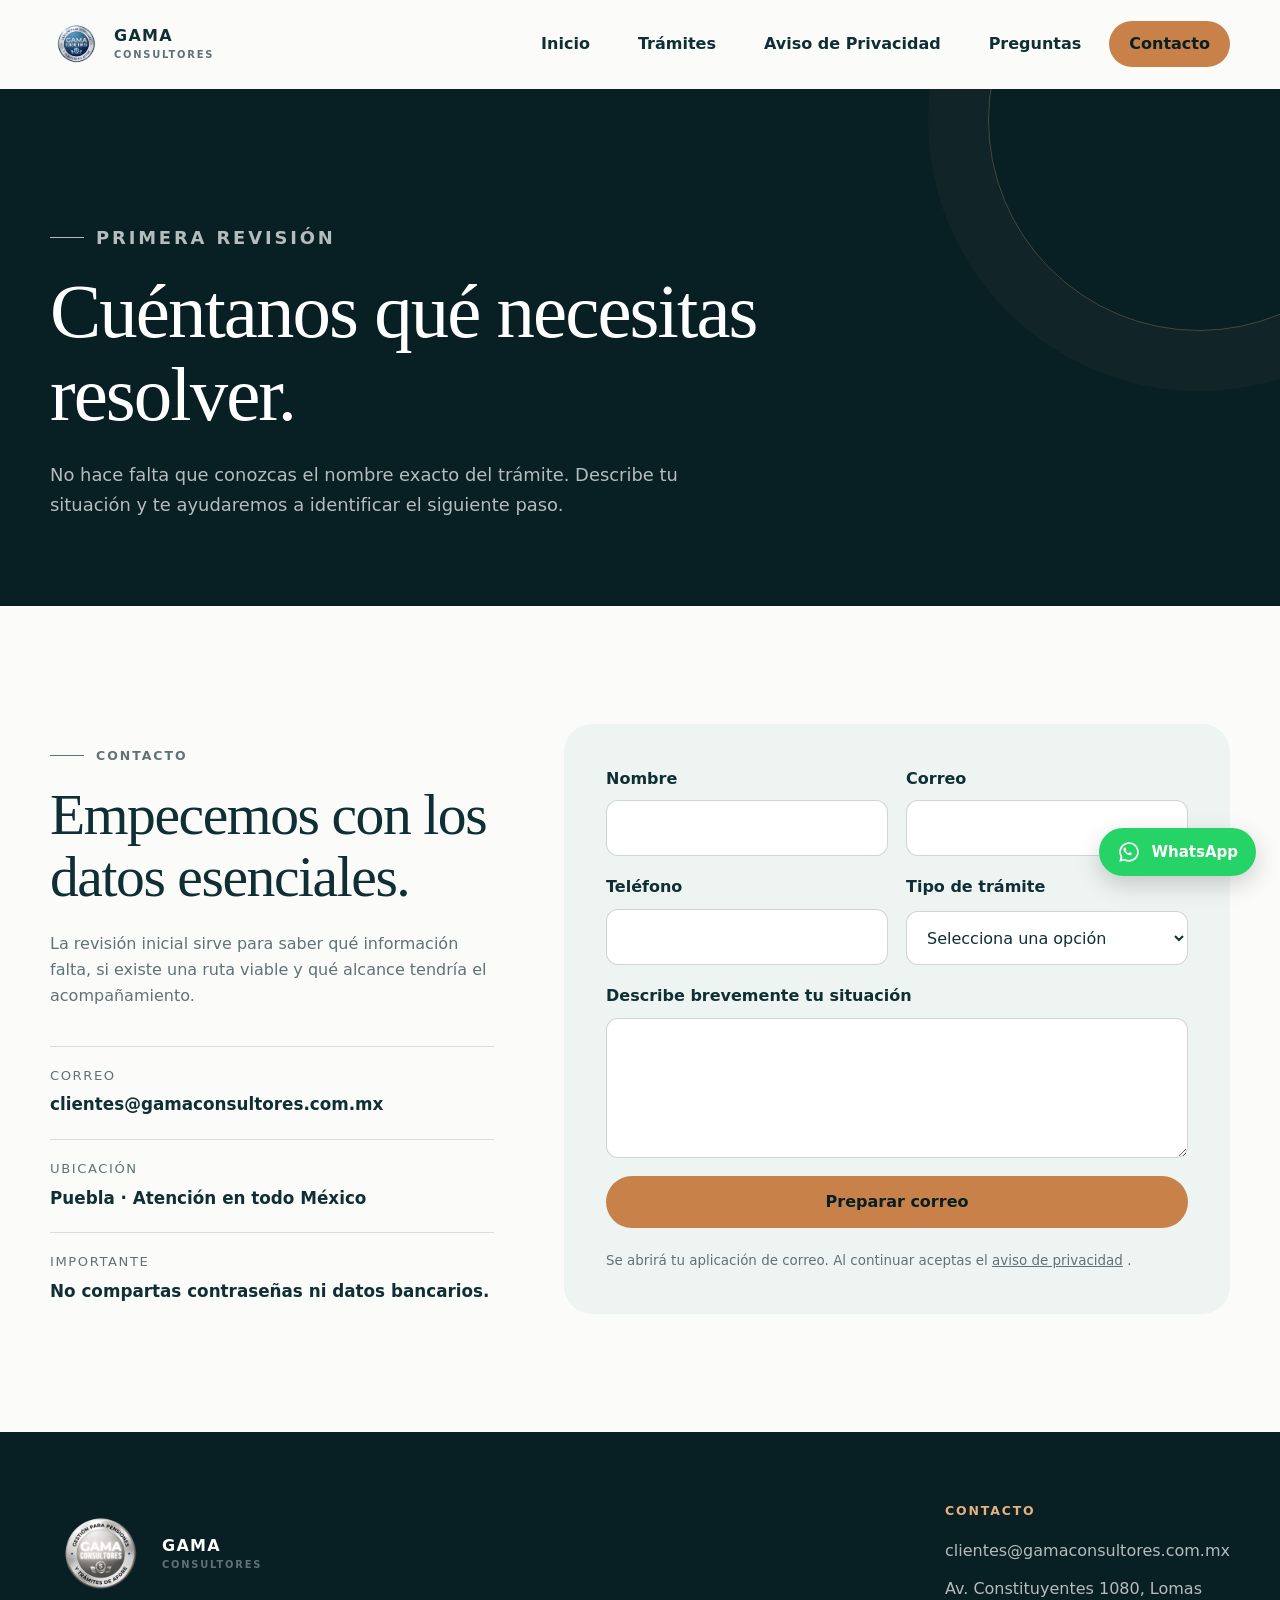
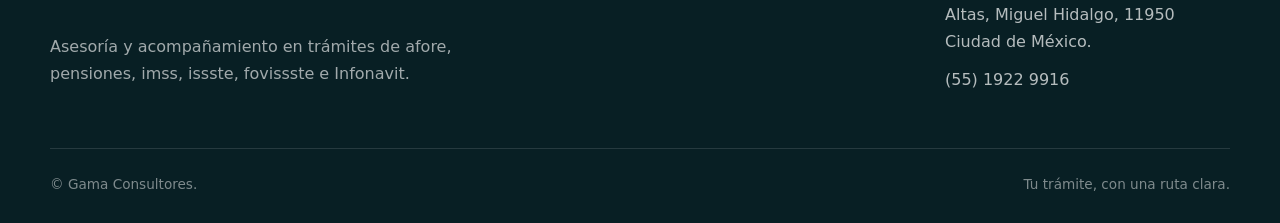
==== commit b4ba64e7: "arkpf2333222" ====
--- a/contact.html
+++ b/contact.html
@@ -152,8 +152,8 @@
 							<div class="contact-item">
 								<span>Correo</span>
 								<strong>
-									<a href="mailto:clientes@agenciahorizonte.mx">
-										clientes@agenciahorizonte.mx
+									<a href="mailto:clientes@gamaconsultores.com.mx">
+										clientes@gamaconsultores.com.mx
 									</a>
 								</strong>
 							</div>
@@ -175,7 +175,7 @@
 					<form
 						class="form-card"
 						id="contacto-agencia"
-						data-email="clientes@agenciahorizonte.mx"
+						data-email="clientes@gamaconsultores.com.mx"
 						data-reveal
 					>
 						<div class="form-grid">
@@ -293,8 +293,8 @@
 
 					<ul>
 						<li>
-							<a href="mailto:clientes@agenciahorizonte.mx">
-								clientes@agenciahorizonte.mx
+							<a href="mailto:clientes@gamaconsultores.com.mx">
+								clientes@gamaconsultores.com.mx
 							</a>
 						</li>
 
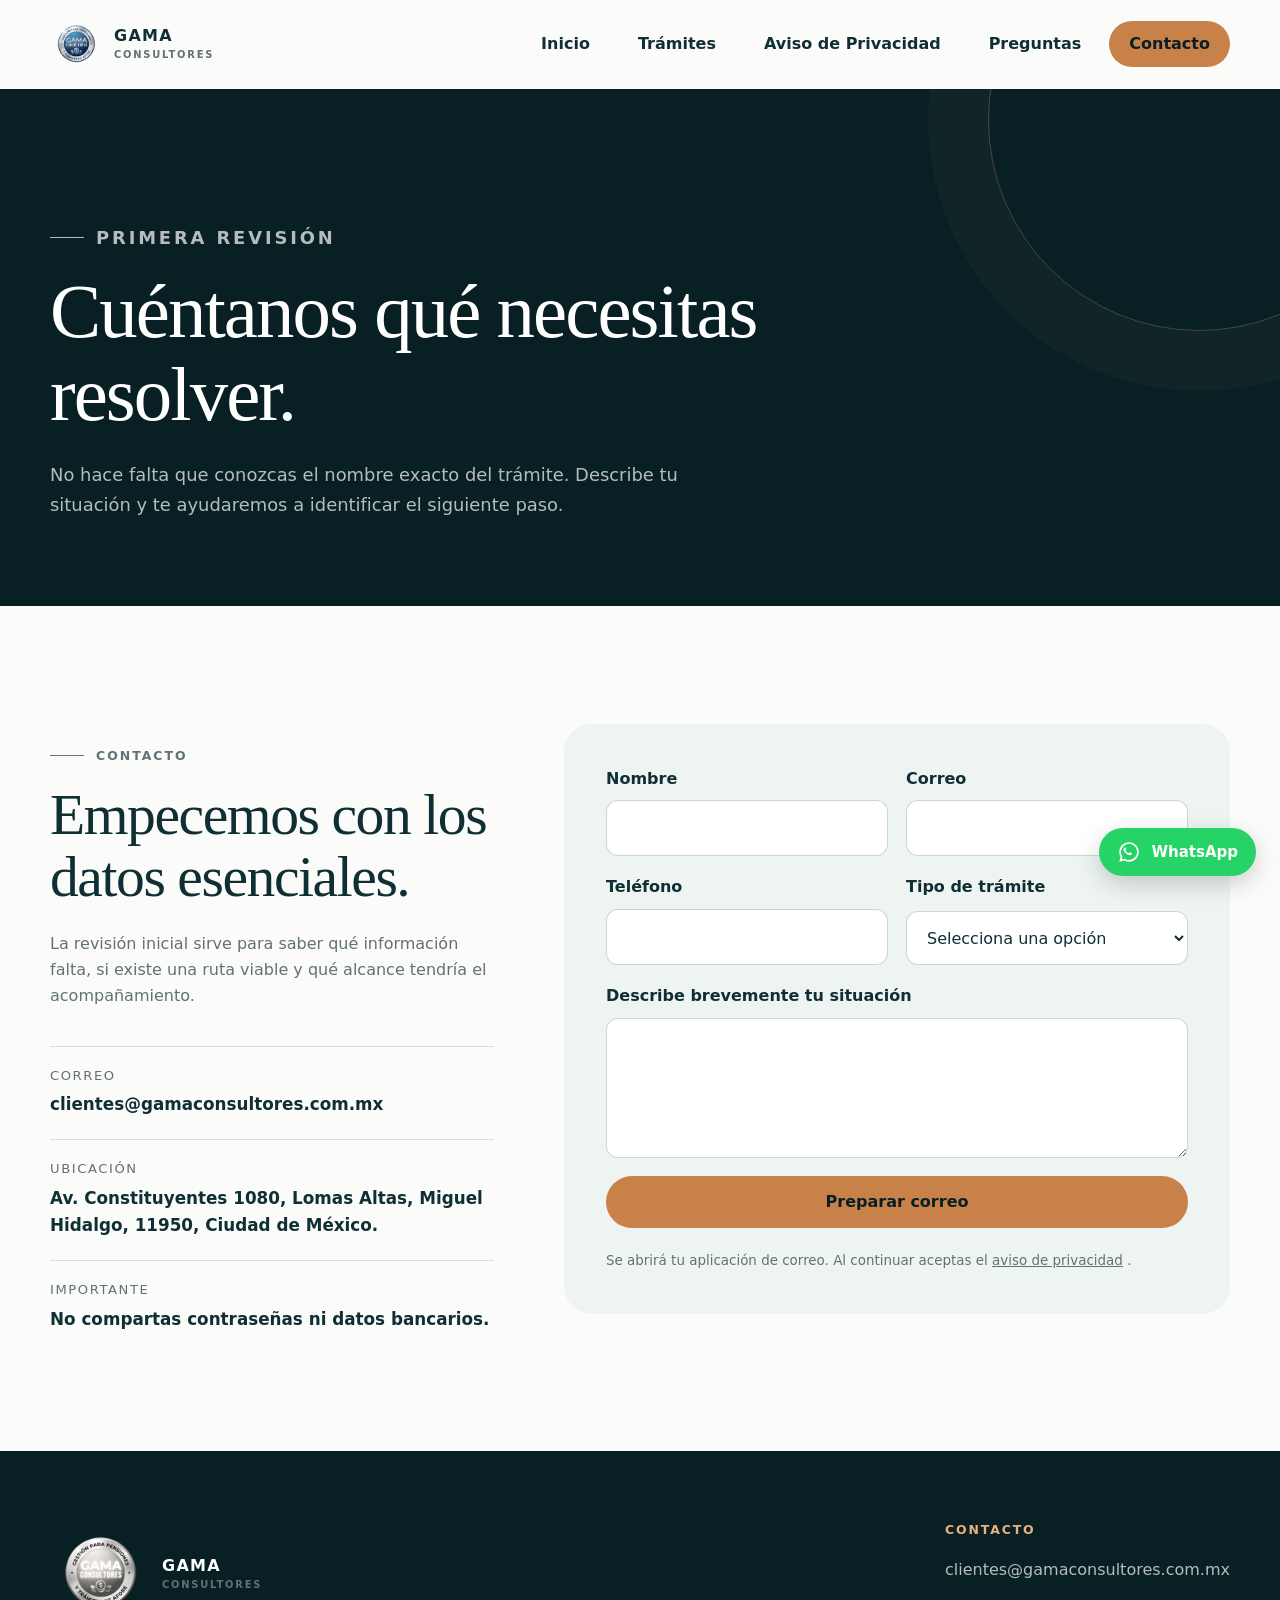
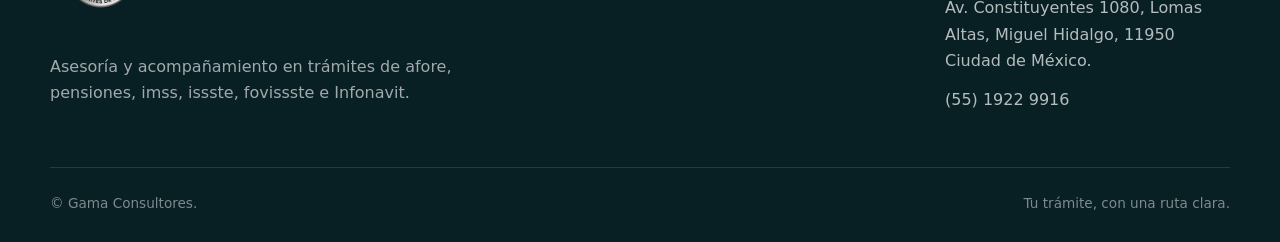
==== commit 9791534d: "arkpf23332223" ====
--- a/contact.html
+++ b/contact.html
@@ -160,7 +160,7 @@
 
 							<div class="contact-item">
 								<span>Ubicación</span>
-								<strong>Puebla · Atención en todo México</strong>
+								<strong>Av. Constituyentes 1080, Lomas Altas, Miguel Hidalgo, 11950, Ciudad de México.</strong>
 							</div>
 
 							<div class="contact-item">
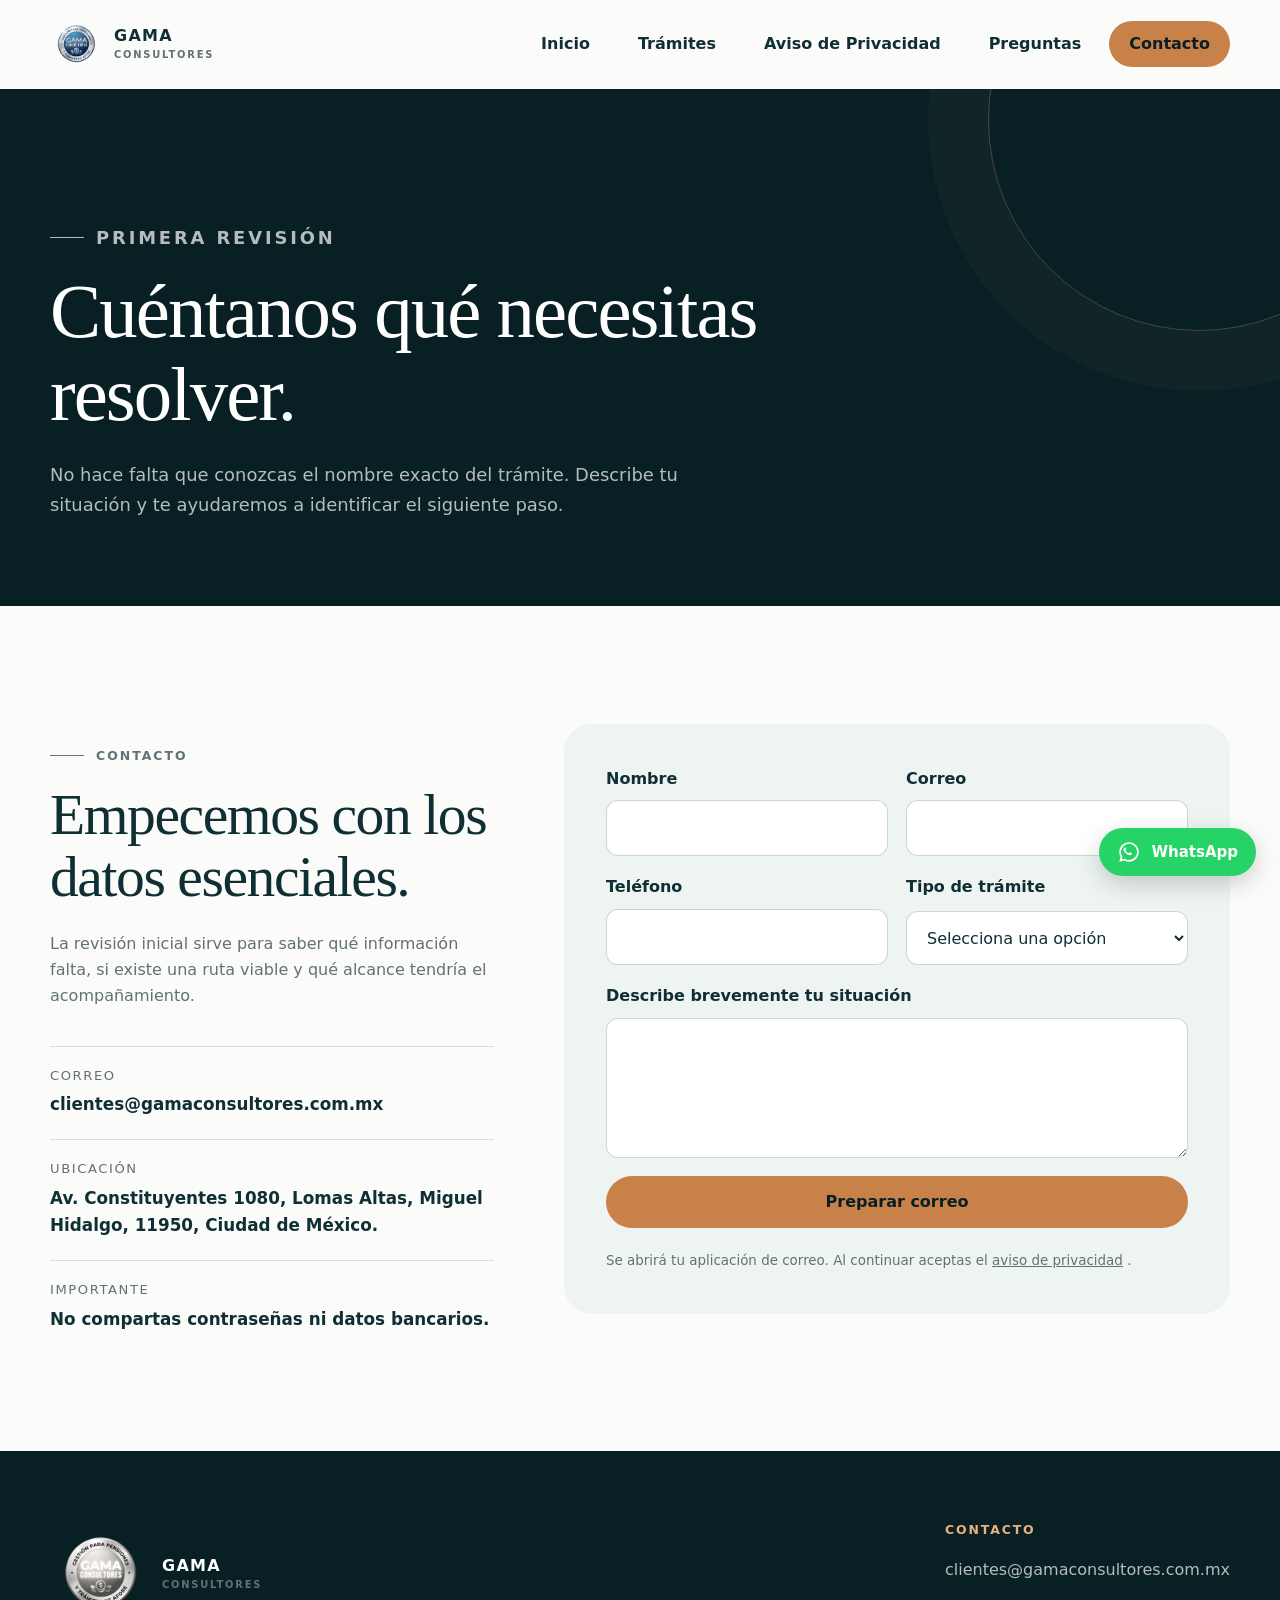
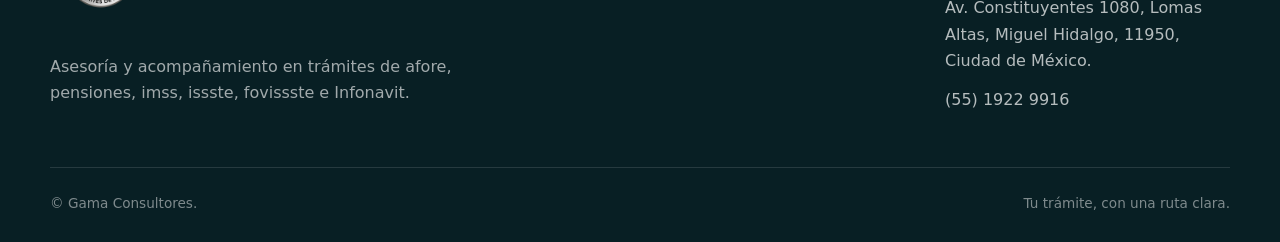
==== commit dc364565: "arkpf233322232" ====
--- a/contact.html
+++ b/contact.html
@@ -300,7 +300,7 @@
 
 						<li>
 							Av. Constituyentes 1080, Lomas Altas,
-							Miguel Hidalgo, 11950 Ciudad de México.
+							Miguel Hidalgo, 11950, Ciudad de México.
 						</li>
 
 						<li>
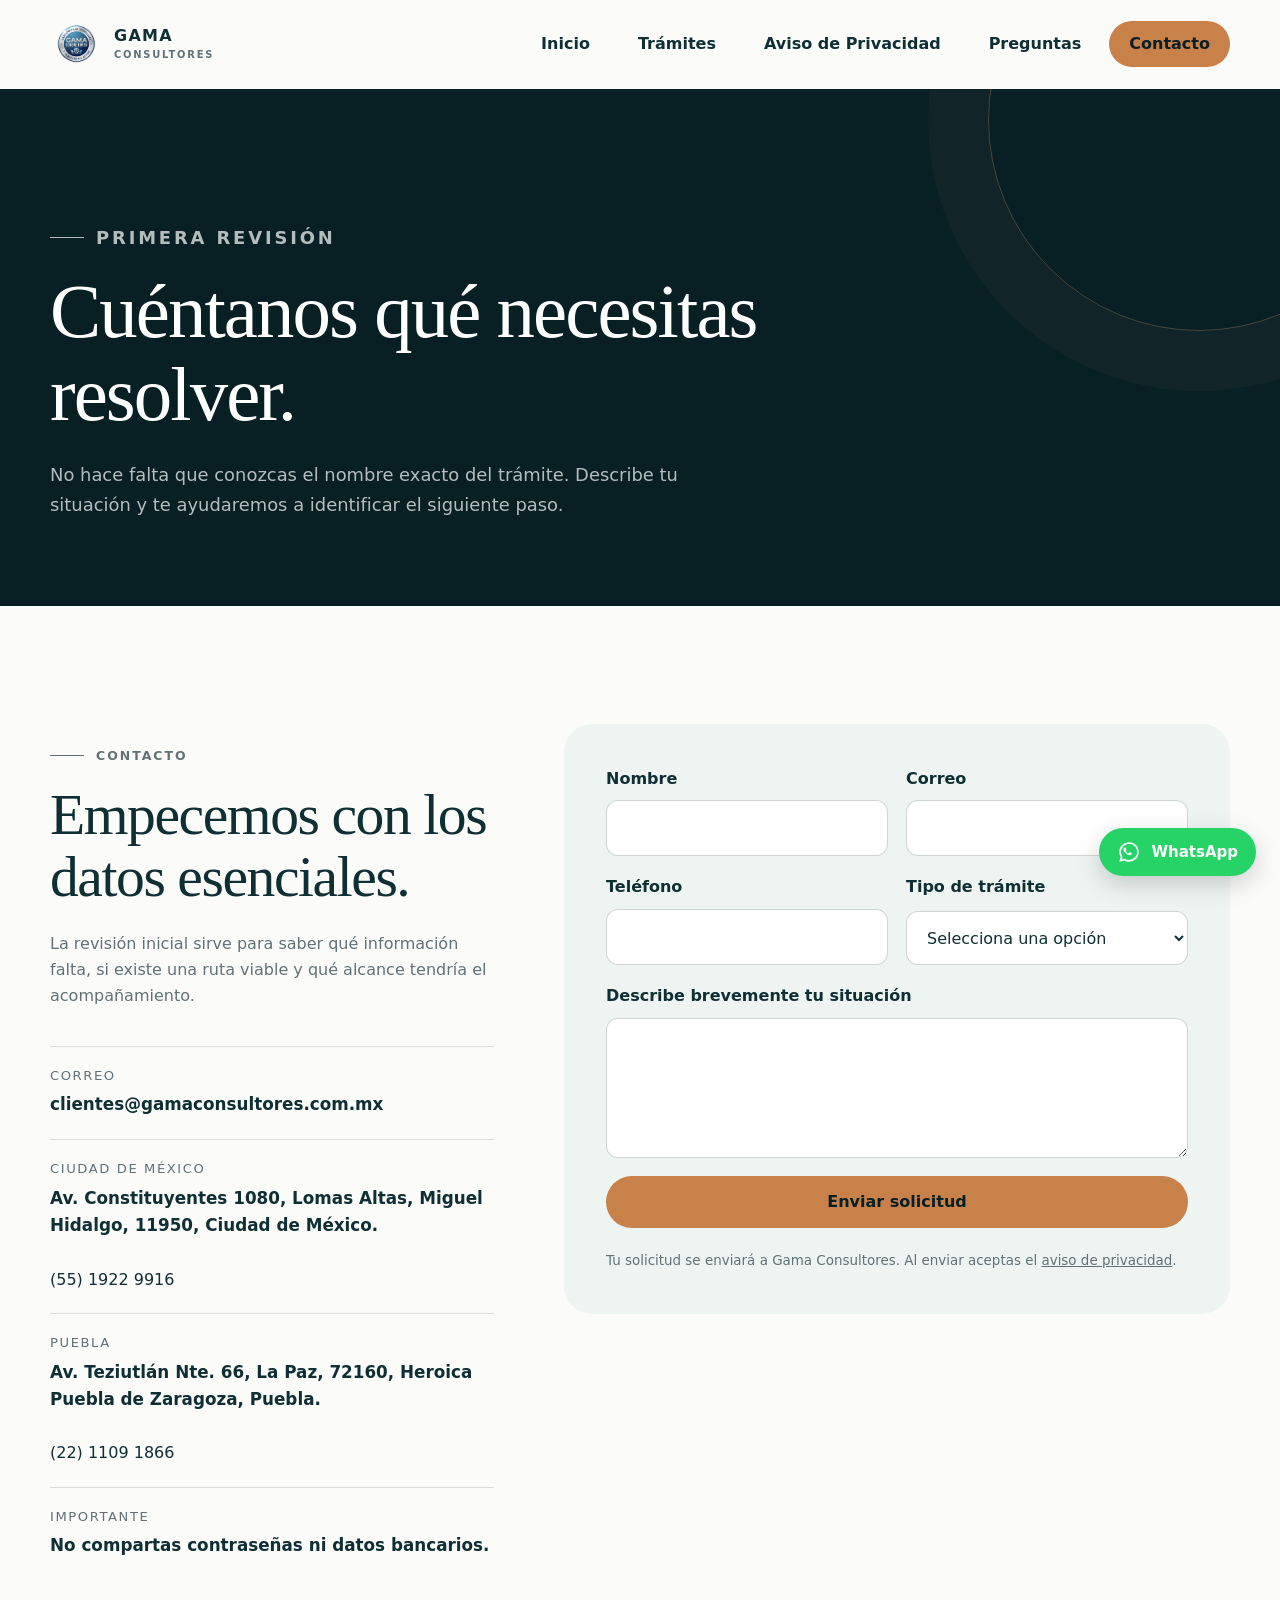
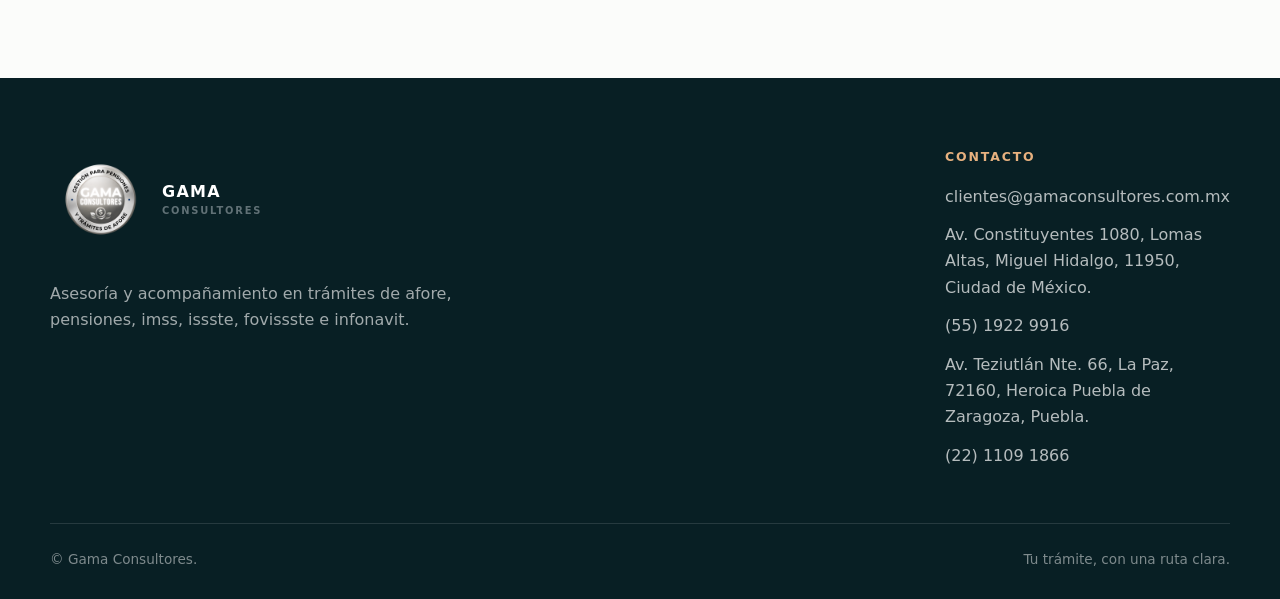
==== commit 3f702767: "1s52" ====
--- a/contact.html
+++ b/contact.html
@@ -1,343 +1,72 @@
 <!doctype html>
 <html lang="es">
-	<head>
-		<meta charset="utf-8" />
-		<meta name="viewport" content="width=device-width, initial-scale=1" />
-		<title>Contacto | Gama Consultores</title>
-
-		<meta
-			name="description"
-			content="Solicita una revisión inicial de tu trámite de afore, pensión o Infonavit."
-		/>
-
-		<link
-			rel="icon"
-			type="image/svg+xml"
-			href="assets/imgs/logo/Horizonte-favicon.svg"
-		/>
-
-		<link rel="stylesheet" href="assets/css/agencia.css" />
-
-		<style>
-			.whatsapp-float {
-				position: fixed;
-				right: 24px;
-				bottom: 24px;
-				z-index: 999;
-				display: flex;
-				align-items: center;
-				gap: 10px;
-				padding: 12px 18px;
-				border-radius: 999px;
-				background: #25d366;
-				color: #ffffff;
-				text-decoration: none;
-				font-weight: 700;
-				font-size: 15px;
-				line-height: 1;
-				box-shadow: 0 8px 25px rgba(0, 0, 0, 0.18);
-				transition:
-					transform 0.25s ease,
-					box-shadow 0.25s ease,
-					background 0.25s ease;
-			}
-
-			.whatsapp-float:hover {
-				background: #1ebe5d;
-				transform: translateY(-3px);
-				box-shadow: 0 12px 30px rgba(0, 0, 0, 0.24);
-			}
-
-			.whatsapp-float:focus-visible {
-				outline: 3px solid rgba(37, 211, 102, 0.35);
-				outline-offset: 4px;
-			}
-
-			.whatsapp-float svg {
-				width: 24px;
-				height: 24px;
-				flex-shrink: 0;
-				fill: currentColor;
-			}
-
-			@media (max-width: 600px) {
-				.whatsapp-float {
-					right: 16px;
-					bottom: 16px;
-					width: 56px;
-					height: 56px;
-					padding: 0;
-					justify-content: center;
-				}
-
-				.whatsapp-float span {
-					display: none;
-				}
-
-				.whatsapp-float svg {
-					width: 28px;
-					height: 28px;
-				}
-			}
-		</style>
-	</head>
-
-	<body>
-		<a class="skip-link" href="#contenido">Saltar al contenido</a>
-
-		<header class="site-header">
-			<nav class="nav container" aria-label="Navegación principal">
-				<a class="brand" href="index.html">
-					<img
-						class="brand-logo"
-						src="assets/imgs/logo/GM1.png"
-						alt="Gama Consultores"
-					/>
-					<span class="brand-name">
-						GAMA
-						<small>CONSULTORES</small>
-					</span>
-				</a>
-
-				<button
-					class="menu-toggle"
-					type="button"
-					aria-label="Abrir menú"
-					aria-expanded="false"
-				>
-					<span></span>
-				</button>
-
-				<ul class="nav-links">
-					<li><a href="index.html">Inicio</a></li>
-					<li><a href="tramites.html">Trámites</a></li>
-					<li><a href="privacy.html">Aviso de Privacidad</a></li>
-					<li><a href="faq.html">Preguntas</a></li>
-					<li>
-						<a class="btn" aria-current="page" href="contact.html">
-							Contacto
-						</a>
-					</li>
-				</ul>
-			</nav>
-		</header>
-
-		<main id="contenido">
-			<section class="page-hero">
-				<div class="container" data-reveal>
-					<p class="eyebrow">Primera revisión</p>
-
-					<h1>Cuéntanos qué necesitas resolver.</h1>
-
-					<p>
-						No hace falta que conozcas el nombre exacto del trámite.
-						Describe tu situación y te ayudaremos a identificar el siguiente paso.
-					</p>
-				</div>
-			</section>
-
-			<section class="section">
-				<div class="container contact-grid">
-					<aside class="contact-aside" data-reveal>
-						<p class="eyebrow">Contacto</p>
-
-						<h2>Empecemos con los datos esenciales.</h2>
-
-						<p>
-							La revisión inicial sirve para saber qué información falta,
-							si existe una ruta viable y qué alcance tendría el acompañamiento.
-						</p>
-
-						<div class="contact-list">
-							<div class="contact-item">
-								<span>Correo</span>
-								<strong>
-									<a href="mailto:clientes@gamaconsultores.com.mx">
-										clientes@gamaconsultores.com.mx
-									</a>
-								</strong>
-							</div>
-
-							<div class="contact-item">
-								<span>Ubicación</span>
-								<strong>Av. Constituyentes 1080, Lomas Altas, Miguel Hidalgo, 11950, Ciudad de México.</strong>
-							</div>
-
-							<div class="contact-item">
-								<span>Importante</span>
-								<strong>
-									No compartas contraseñas ni datos bancarios.
-								</strong>
-							</div>
-						</div>
-					</aside>
-
-					<form
-						class="form-card"
-						id="contacto-agencia"
-						data-email="clientes@gamaconsultores.com.mx"
-						data-reveal
-					>
-						<div class="form-grid">
-							<div class="field">
-								<label for="nombre">Nombre</label>
-								<input
-									id="nombre"
-									name="nombre"
-									autocomplete="name"
-									required
-								/>
-							</div>
-
-							<div class="field">
-								<label for="correo">Correo</label>
-								<input
-									id="correo"
-									name="correo"
-									type="email"
-									autocomplete="email"
-									required
-								/>
-							</div>
-
-							<div class="field">
-								<label for="telefono">Teléfono</label>
-								<input
-									id="telefono"
-									name="telefono"
-									type="tel"
-									autocomplete="tel"
-								/>
-							</div>
-
-							<div class="field">
-								<label for="interes">Tipo de trámite</label>
-
-								<select id="interes" name="interes" required>
-									<option value="">Selecciona una opción</option>
-									<option>Retiro de afore</option>
-									<option>Pensión</option>
-									<option>Infonavit o vivienda</option>
-									<option>Corrección de datos</option>
-									<option>No estoy seguro</option>
-								</select>
-							</div>
-
-							<div class="field full">
-								<label for="mensaje">
-									Describe brevemente tu situación
-								</label>
-
-								<textarea
-									id="mensaje"
-									name="mensaje"
-									required
-								></textarea>
-							</div>
-
-							<div class="field full">
-								<button class="btn" type="submit">
-									Preparar correo
-								</button>
-
-								<p class="form-note">
-									Se abrirá tu aplicación de correo.
-									Al continuar aceptas el
-									<a href="privacy.html">
-										<u>aviso de privacidad</u>
-									</a>.
-								</p>
-							</div>
-						</div>
-					</form>
-				</div>
-			</section>
-		</main>
-
-		<footer class="site-footer">
-			<div class="container footer-grid">
-				<div class="footer-brand">
-					<a class="brand" href="index.html">
-						<img
-							src="assets/imgs/logo/GM2.png"
-							alt=""
-							style="width: 100px"
-						/>
-
-						<span class="brand-name">
-							GAMA
-							<small>CONSULTORES</small>
-						</span>
-					</a>
-
-					<p>
-						Asesoría y acompañamiento en trámites de afore,
-						pensiones, imss, issste, fovissste e Infonavit.
-					</p>
-				</div>
-
-				<div class="footer-col">
-					<!--
-					<h3>Servicios</h3>
-					<ul>
-						<li><a href="tramites.html">Trámites afore</a></li>
-						<li><a href="tramites.html">Pensiones</a></li>
-						<li><a href="tramites.html">Infonavit</a></li>
-						<li><a href="faq.html">Preguntas frecuentes</a></li>
-					</ul>
-					-->
-				</div>
-
-				<div class="footer-col">
-					<h3>Contacto</h3>
-
-					<ul>
-						<li>
-							<a href="mailto:clientes@gamaconsultores.com.mx">
-								clientes@gamaconsultores.com.mx
-							</a>
-						</li>
-
-						<li>
-							Av. Constituyentes 1080, Lomas Altas,
-							Miguel Hidalgo, 11950, Ciudad de México.
-						</li>
-
-						<li>
-							<a href="tel:+525519229916">
-								(55) 1922 9916
-							</a>
-						</li>
-					</ul>
-				</div>
-			</div>
-
-			<div class="container footer-bottom">
-				<span>© Gama Consultores.</span>
-				<span>Tu trámite, con una ruta clara.</span>
-			</div>
-		</footer>
-
-		<!-- Botón flotante de WhatsApp -->
-		<a
-			class="whatsapp-float"
-			href="https://wa.me/5215519229916?text=Hola%2C%20me%20gustar%C3%ADa%20recibir%20informaci%C3%B3n%20sobre%20un%20tr%C3%A1mite."
-			target="_blank"
-			rel="noopener noreferrer"
-			aria-label="Enviar mensaje por WhatsApp"
-		>
-			<svg
-				viewBox="0 0 32 32"
-				aria-hidden="true"
-				xmlns="http://www.w3.org/2000/svg"
-			>
-				<path d="M19.11 17.2c-.27-.14-1.6-.79-1.85-.88-.25-.09-.43-.14-.61.14-.18.27-.7.88-.86 1.06-.16.18-.32.2-.59.07-.27-.14-1.14-.42-2.17-1.34-.8-.71-1.34-1.59-1.5-1.86-.16-.27-.02-.42.12-.55.13-.13.27-.32.41-.48.14-.16.18-.27.27-.45.09-.18.05-.34-.02-.48-.07-.14-.61-1.47-.84-2.01-.22-.53-.45-.46-.61-.47h-.52c-.18 0-.48.07-.73.34-.25.27-.96.94-.96 2.29s.98 2.65 1.12 2.83c.14.18 1.93 2.95 4.68 4.14.65.28 1.16.45 1.56.58.65.21 1.25.18 1.72.11.52-.08 1.6-.65 1.83-1.29.23-.63.23-1.17.16-1.29-.07-.11-.25-.18-.52-.32z"/>
-				<path d="M16.03 3C8.85 3 3 8.85 3 16.03c0 2.3.6 4.55 1.74 6.53L3 29l6.61-1.73a13 13 0 0 0 6.42 1.64h.01C23.22 28.91 29 23.06 29 15.88 29 8.75 23.18 3 16.03 3zm0 23.7h-.01a10.78 10.78 0 0 1-5.5-1.51l-.39-.23-3.92 1.03 1.05-3.82-.25-.4a10.78 10.78 0 1 1 9.02 4.93z"/>
-			</svg>
-
-			<span>WhatsApp</span>
-		</a>
-
-		<script src="assets/js/agencia.js"></script>
-	</body>
-</html>+<head>
+  <meta charset="utf-8" />
+  <meta name="viewport" content="width=device-width, initial-scale=1" />
+  <title>Contacto | Gama Consultores</title>
+  <meta name="description" content="Solicita una revisión inicial de tu trámite de afore, pensión o Infonavit." />
+  <link rel="icon" type="image/png" href="assets/imgs/logo/GM1.png" />
+  <link rel="stylesheet" href="assets/css/agencia.css" />
+  <style>
+    .whatsapp-float { position:fixed;right:24px;bottom:24px;z-index:999;display:flex;align-items:center;gap:10px;padding:12px 18px;border-radius:999px;background:#25d366;color:#fff;text-decoration:none;font-weight:700;font-size:15px;line-height:1;box-shadow:0 8px 25px rgba(0,0,0,.18);transition:transform .25s ease,box-shadow .25s ease,background .25s ease; }
+    .whatsapp-float:hover {background:#1ebe5d;transform:translateY(-3px);box-shadow:0 12px 30px rgba(0,0,0,.24)}
+    .whatsapp-float:focus-visible {outline:3px solid rgba(37,211,102,.35);outline-offset:4px}
+    .whatsapp-float svg {width:24px;height:24px;flex-shrink:0;fill:currentColor}
+    .contact-success {padding:16px 20px;margin-bottom:24px;border:1px solid #74b892;border-radius:12px;background:#edf8f0;color:#164d2c}
+    .contact-success[hidden] {display:none}
+    .honeypot-field {position:absolute!important;left:-9999px!important;width:1px!important;height:1px!important;overflow:hidden!important}
+    @media(max-width:600px){.whatsapp-float{right:16px;bottom:16px;width:56px;height:56px;padding:0;justify-content:center}.whatsapp-float span{display:none}.whatsapp-float svg{width:28px;height:28px}}
+  </style>
+</head>
+<body>
+  <a class="skip-link" href="#contenido">Saltar al contenido</a>
+  <header class="site-header">
+    <nav class="nav container" aria-label="Navegación principal">
+      <a class="brand" href="index.html"><img class="brand-logo" src="assets/imgs/logo/GM1.png" alt="Gama Consultores" /><span class="brand-name">GAMA <small>CONSULTORES</small></span></a>
+      <button class="menu-toggle" type="button" aria-label="Abrir menú" aria-expanded="false"><span></span></button>
+      <ul class="nav-links">
+        <li><a href="index.html">Inicio</a></li><li><a href="tramites.html">Trámites</a></li><li><a href="privacy.html">Aviso de Privacidad</a></li><li><a href="faq.html">Preguntas</a></li><li><a class="btn" aria-current="page" href="contact.html">Contacto</a></li>
+      </ul>
+    </nav>
+  </header>
+  <main id="contenido">
+    <section class="page-hero"><div class="container" data-reveal><p class="eyebrow">Primera revisión</p><h1>Cuéntanos qué necesitas resolver.</h1><p>No hace falta que conozcas el nombre exacto del trámite. Describe tu situación y te ayudaremos a identificar el siguiente paso.</p></div></section>
+    <section class="section">
+      <div class="container contact-grid">
+        <aside class="contact-aside" data-reveal>
+          <p class="eyebrow">Contacto</p><h2>Empecemos con los datos esenciales.</h2>
+          <p>La revisión inicial sirve para saber qué información falta, si existe una ruta viable y qué alcance tendría el acompañamiento.</p>
+          <div class="contact-list">
+            <div class="contact-item"><span>Correo</span><strong><a href="mailto:clientes@gamaconsultores.com.mx">clientes@gamaconsultores.com.mx</a></strong></div>
+            <div class="contact-item"><span>Ciudad de México</span><strong>Av. Constituyentes 1080, Lomas Altas, Miguel Hidalgo, 11950, Ciudad de México.</strong><br /><a href="tel:+525519229916">(55) 1922 9916</a></div>
+            <div class="contact-item"><span>Puebla</span><strong>Av. Teziutlán Nte. 66, La Paz, 72160, Heroica Puebla de Zaragoza, Puebla.</strong><br /><a href="tel:+522211091866">(22) 1109 1866</a></div>
+            <div class="contact-item"><span>Importante</span><strong>No compartas contraseñas ni datos bancarios.</strong></div>
+          </div>
+        </aside>
+        <!-- Formulario HTML estático detectable por Netlify durante el deploy. -->
+        <form class="form-card" id="contacto-netlify" name="contacto-gama" method="POST" action="/contact.html?enviado=1" data-netlify="true" netlify-honeypot="bot-field" data-reveal>
+          <input type="hidden" name="form-name" value="contacto-gama" />
+          <p class="honeypot-field" aria-hidden="true"><label>No llenar este campo: <input name="bot-field" tabindex="-1" autocomplete="off" /></label></p>
+          <div class="form-grid">
+            <div class="field"><label for="nombre">Nombre</label><input id="nombre" name="nombre" autocomplete="name" required /></div>
+            <div class="field"><label for="correo">Correo</label><input id="correo" name="correo" type="email" autocomplete="email" required /></div>
+            <div class="field"><label for="telefono">Teléfono</label><input id="telefono" name="telefono" type="tel" autocomplete="tel" /></div>
+            <div class="field"><label for="interes">Tipo de trámite</label><select id="interes" name="interes" required><option value="">Selecciona una opción</option><option>Retiro de afore</option><option>Pensión</option><option>Infonavit o vivienda</option><option>Corrección de datos</option><option>No estoy seguro</option></select></div>
+            <div class="field full"><label for="mensaje">Describe brevemente tu situación</label><textarea id="mensaje" name="mensaje" required></textarea></div>
+            <div class="field full"><button class="btn" type="submit">Enviar solicitud</button><p class="form-note">Tu solicitud se enviará a Gama Consultores. Al enviar aceptas el <a href="privacy.html"><u>aviso de privacidad</u></a>.</p></div>
+          </div>
+        </form>
+      </div>
+      <div class="container"><p id="mensaje-exito" class="contact-success" role="status" hidden>Tu solicitud fue enviada correctamente. Gracias por contactarnos; te responderemos a la brevedad.</p></div>
+    </section>
+  </main>
+  <footer class="site-footer"><div class="container footer-grid">
+    <div class="footer-brand"><a class="brand" href="index.html"><img src="assets/imgs/logo/GM2.png" alt="" style="width:100px" /><span class="brand-name">GAMA<small>CONSULTORES</small></span></a><p>Asesoría y acompañamiento en trámites de afore, pensiones, imss, issste, fovissste e infonavit.</p></div>
+    <div class="footer-col"></div>
+    <div class="footer-col"><h3>Contacto</h3><ul><li><a href="mailto:clientes@gamaconsultores.com.mx">clientes@gamaconsultores.com.mx</a></li><li>Av. Constituyentes 1080, Lomas Altas, Miguel Hidalgo, 11950, Ciudad de México.</li><li><a href="tel:+525519229916">(55) 1922 9916</a></li><li>Av. Teziutlán Nte. 66, La Paz, 72160, Heroica Puebla de Zaragoza, Puebla.</li><li><a href="tel:+522211091866">(22) 1109 1866</a></li></ul></div>
+  </div><div class="container footer-bottom"><span>© Gama Consultores.</span><span>Tu trámite, con una ruta clara.</span></div></footer>
+  <a class="whatsapp-float" href="https://wa.me/525519229916?text=Hola%2C%20me%20gustar%C3%ADa%20recibir%20informaci%C3%B3n%20sobre%20un%20tr%C3%A1mite." target="_blank" rel="noopener noreferrer" aria-label="Enviar mensaje por WhatsApp al (55) 1922 9916"><svg viewBox="0 0 32 32" aria-hidden="true" xmlns="http://www.w3.org/2000/svg"><path d="M19.11 17.2c-.27-.14-1.6-.79-1.85-.88-.25-.09-.43-.14-.61.14-.18.27-.7.88-.86 1.06-.16.18-.32.2-.59.07-.27-.14-1.14-.42-2.17-1.34-.8-.71-1.34-1.59-1.5-1.86-.16-.27-.02-.42.12-.55.13-.13.27-.32.41-.48.14-.16.18-.27.27-.45.09-.18.05-.34-.02-.48-.07-.14-.61-1.47-.84-2.01-.22-.53-.45-.46-.61-.47h-.52c-.18 0-.48.07-.73.34-.25.27-.96.94-.96 2.29s.98 2.65 1.12 2.83c.14.18 1.93 2.95 4.68 4.14.65.28 1.16.45 1.56.58.65.21 1.25.18 1.72.11.52-.08 1.6-.65 1.83-1.29.23-.63.23-1.17.16-1.29-.07-.11-.25-.18-.52-.32z"/><path d="M16.03 3C8.85 3 3 8.85 3 16.03c0 2.3.6 4.55 1.74 6.53L3 29l6.61-1.73a13 13 0 0 0 6.42 1.64h.01C23.22 28.91 29 23.06 29 15.88 29 8.75 23.18 3 16.03 3zm0 23.7h-.01a10.78 10.78 0 0 1-5.5-1.51l-.39-.23-3.92 1.03 1.05-3.82-.25-.4a10.78 10.78 0 1 1 9.02 4.93z"/></svg><span>WhatsApp</span></a>
+  <script src="assets/js/agencia.js"></script>
+  <script>if(new URLSearchParams(window.location.search).get('enviado')==='1'){document.getElementById('mensaje-exito').hidden=false;}</script>
+</body>
+</html>
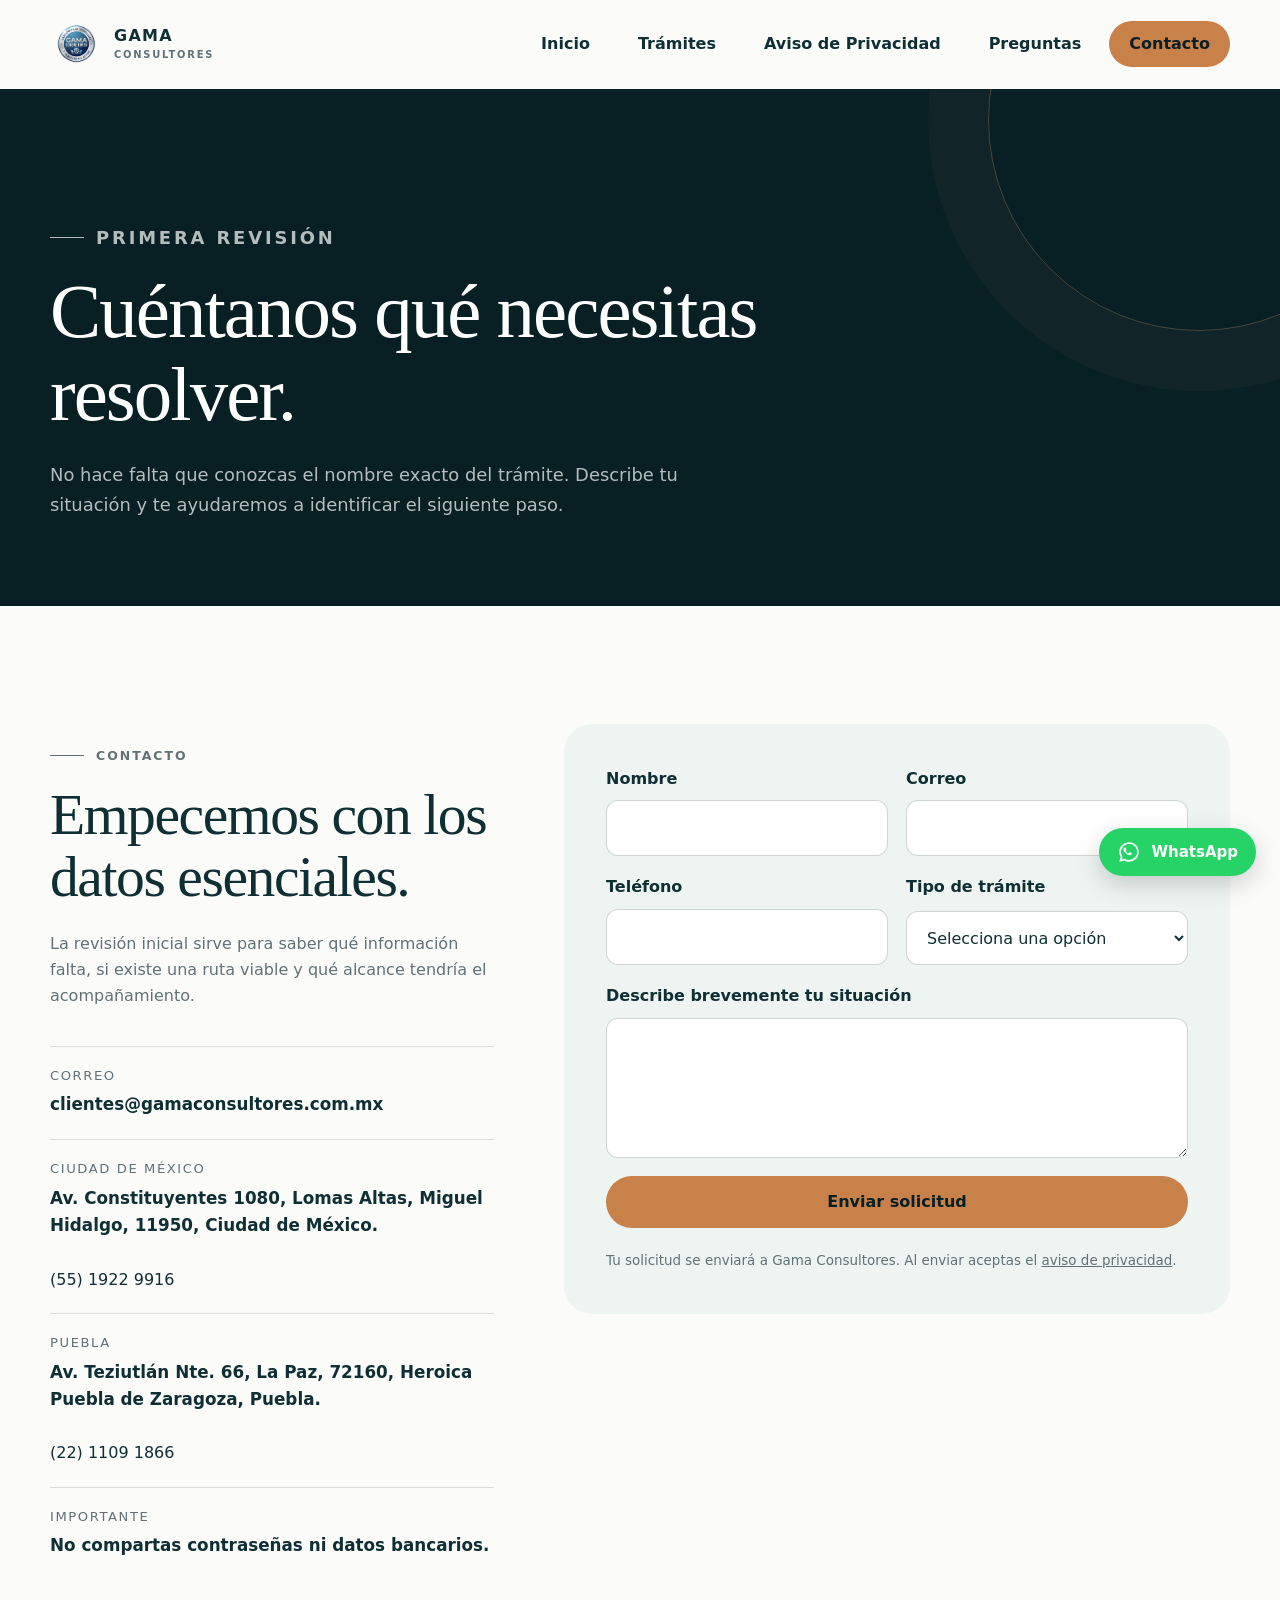
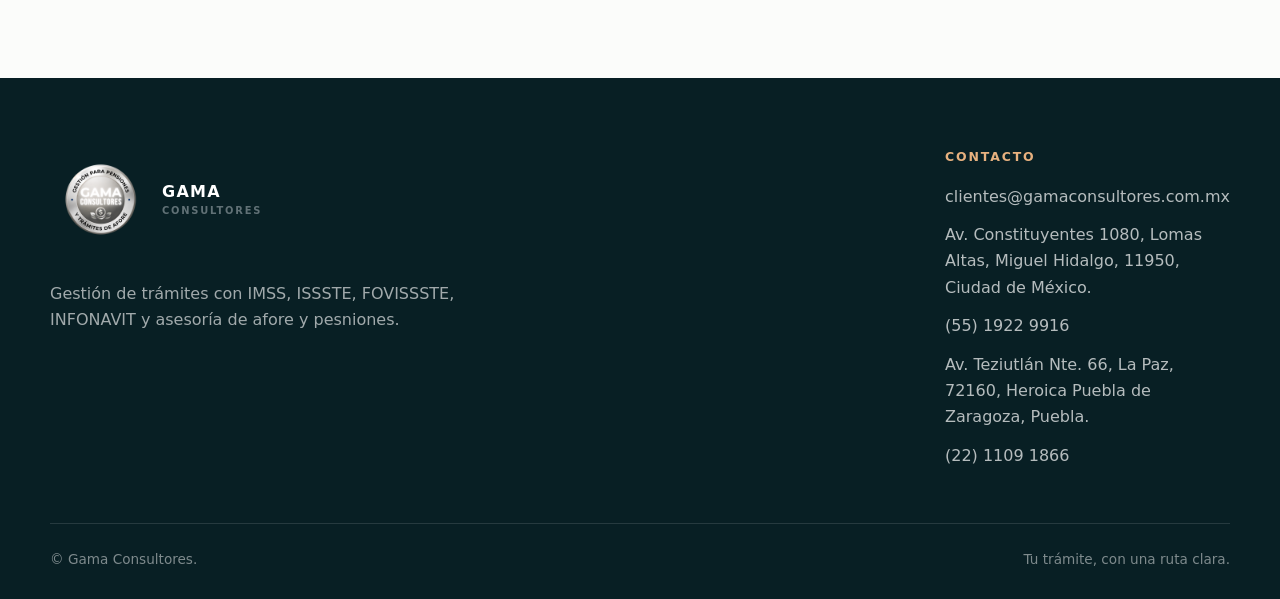
==== commit 18b31259: "1s522" ====
--- a/contact.html
+++ b/contact.html
@@ -61,7 +61,7 @@
     </section>
   </main>
   <footer class="site-footer"><div class="container footer-grid">
-    <div class="footer-brand"><a class="brand" href="index.html"><img src="assets/imgs/logo/GM2.png" alt="" style="width:100px" /><span class="brand-name">GAMA<small>CONSULTORES</small></span></a><p>Asesoría y acompañamiento en trámites de afore, pensiones, imss, issste, fovissste e infonavit.</p></div>
+    <div class="footer-brand"><a class="brand" href="index.html"><img src="assets/imgs/logo/GM2.png" alt="" style="width:100px" /><span class="brand-name">GAMA<small>CONSULTORES</small></span></a><p>Gestión de trámites con IMSS, ISSSTE, FOVISSSTE, INFONAVIT y asesoría de afore y pesniones.</p></div>
     <div class="footer-col"></div>
     <div class="footer-col"><h3>Contacto</h3><ul><li><a href="mailto:clientes@gamaconsultores.com.mx">clientes@gamaconsultores.com.mx</a></li><li>Av. Constituyentes 1080, Lomas Altas, Miguel Hidalgo, 11950, Ciudad de México.</li><li><a href="tel:+525519229916">(55) 1922 9916</a></li><li>Av. Teziutlán Nte. 66, La Paz, 72160, Heroica Puebla de Zaragoza, Puebla.</li><li><a href="tel:+522211091866">(22) 1109 1866</a></li></ul></div>
   </div><div class="container footer-bottom"><span>© Gama Consultores.</span><span>Tu trámite, con una ruta clara.</span></div></footer>
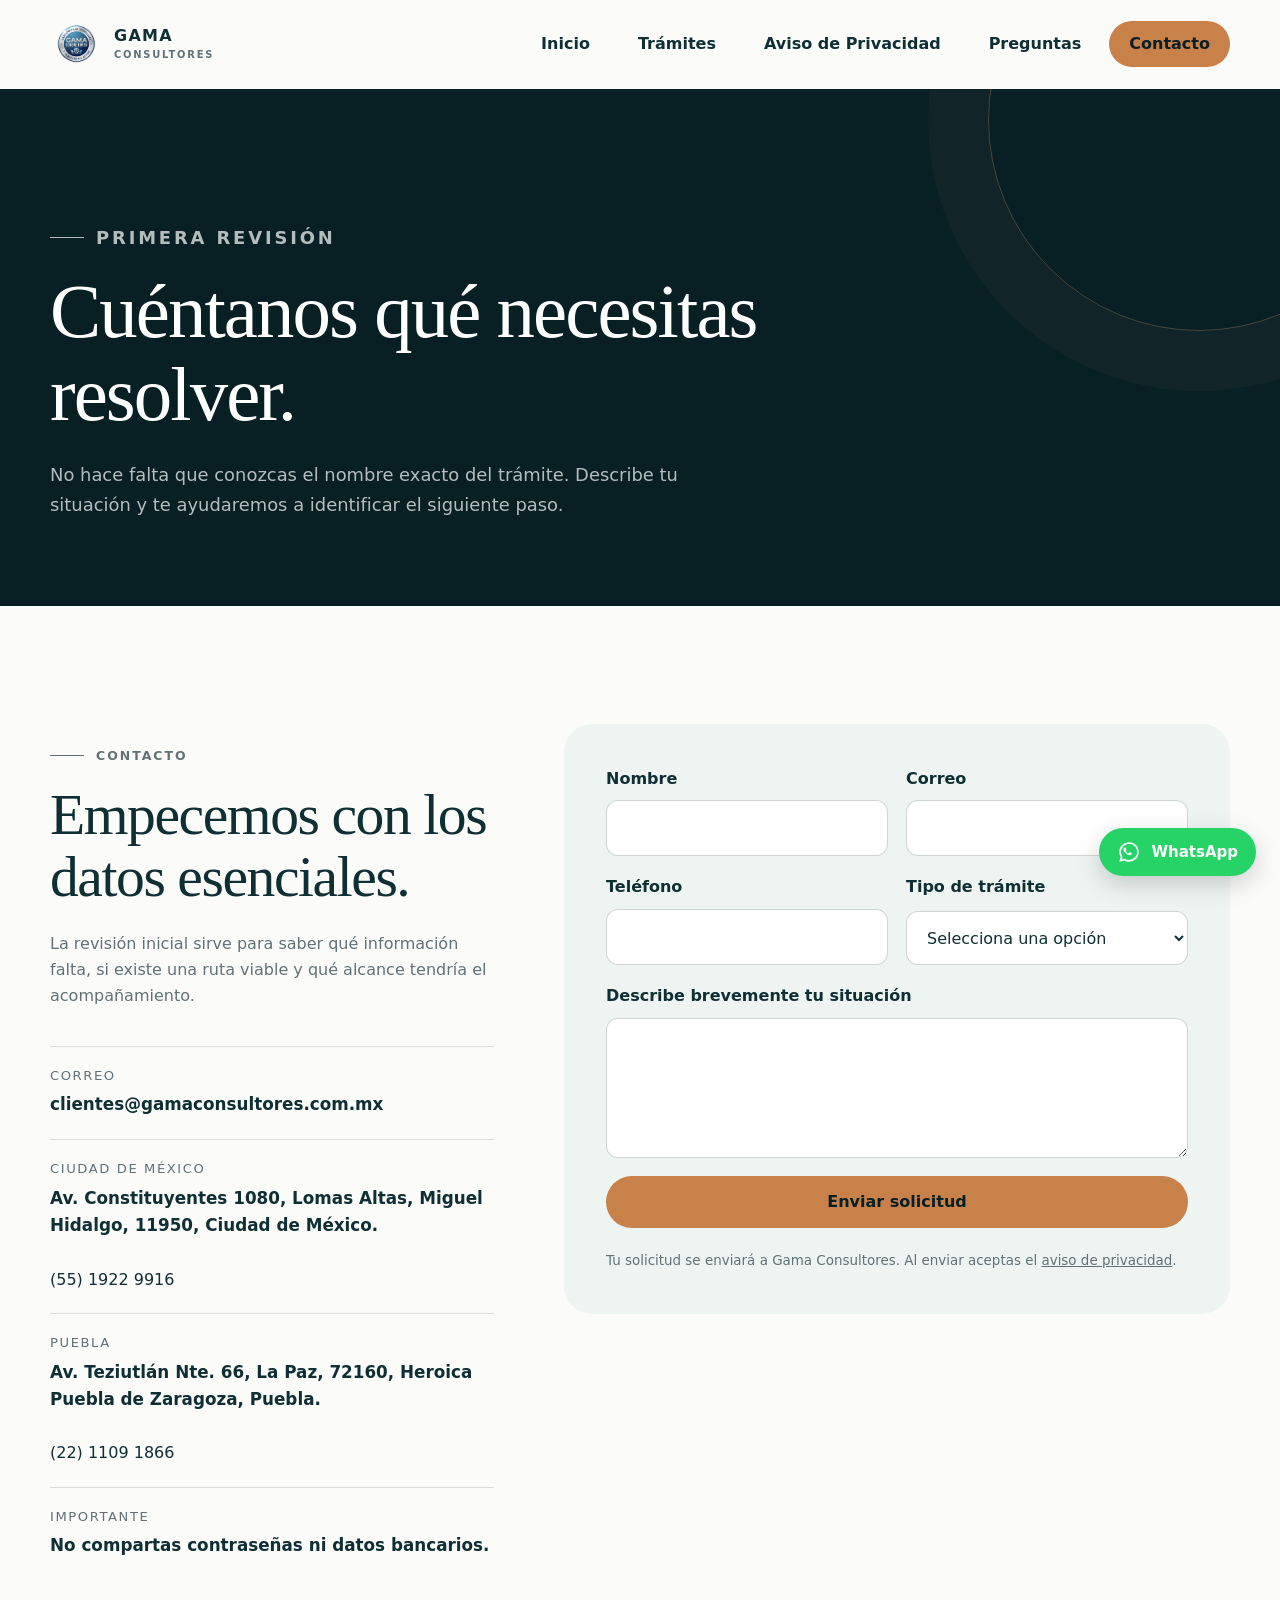
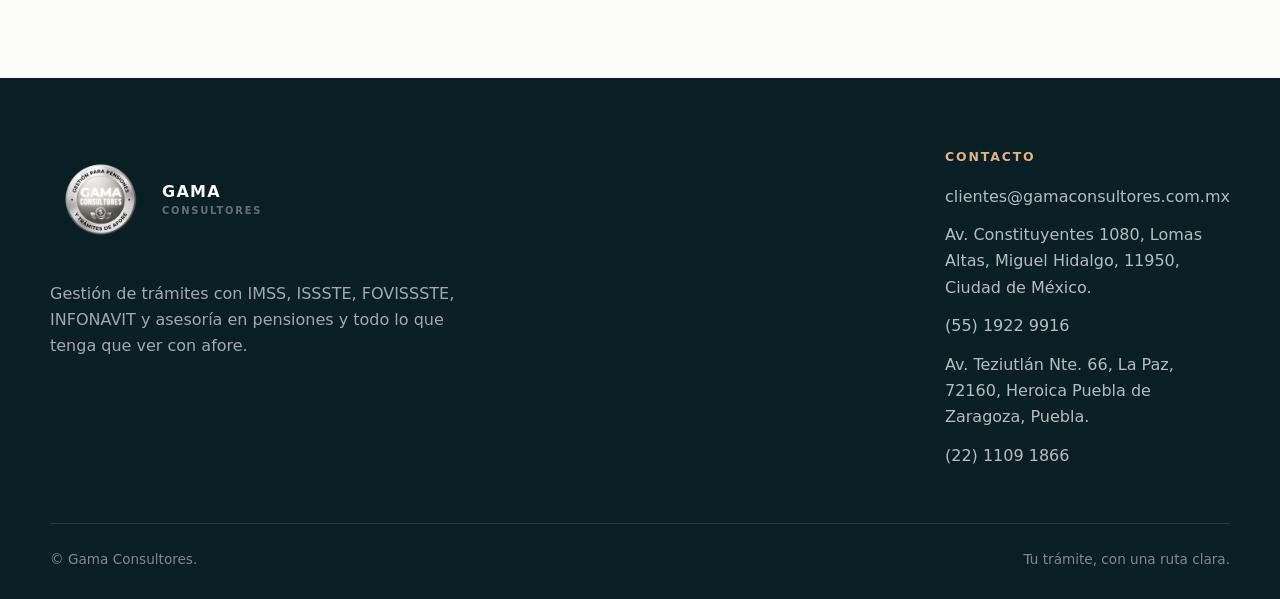
==== commit e0d388c5: "gamoctend" ====
--- a/contact.html
+++ b/contact.html
@@ -61,7 +61,7 @@
     </section>
   </main>
   <footer class="site-footer"><div class="container footer-grid">
-    <div class="footer-brand"><a class="brand" href="index.html"><img src="assets/imgs/logo/GM2.png" alt="" style="width:100px" /><span class="brand-name">GAMA<small>CONSULTORES</small></span></a><p>Gestión de trámites con IMSS, ISSSTE, FOVISSSTE, INFONAVIT y asesoría de afore y pesniones.</p></div>
+    <div class="footer-brand"><a class="brand" href="index.html"><img src="assets/imgs/logo/GM2.png" alt="" style="width:100px" /><span class="brand-name">GAMA<small>CONSULTORES</small></span></a><p>Gestión de trámites con IMSS, ISSSTE, FOVISSSTE, INFONAVIT y asesoría en pensiones y todo lo que tenga que ver con afore.</p></div>
     <div class="footer-col"></div>
     <div class="footer-col"><h3>Contacto</h3><ul><li><a href="mailto:clientes@gamaconsultores.com.mx">clientes@gamaconsultores.com.mx</a></li><li>Av. Constituyentes 1080, Lomas Altas, Miguel Hidalgo, 11950, Ciudad de México.</li><li><a href="tel:+525519229916">(55) 1922 9916</a></li><li>Av. Teziutlán Nte. 66, La Paz, 72160, Heroica Puebla de Zaragoza, Puebla.</li><li><a href="tel:+522211091866">(22) 1109 1866</a></li></ul></div>
   </div><div class="container footer-bottom"><span>© Gama Consultores.</span><span>Tu trámite, con una ruta clara.</span></div></footer>
